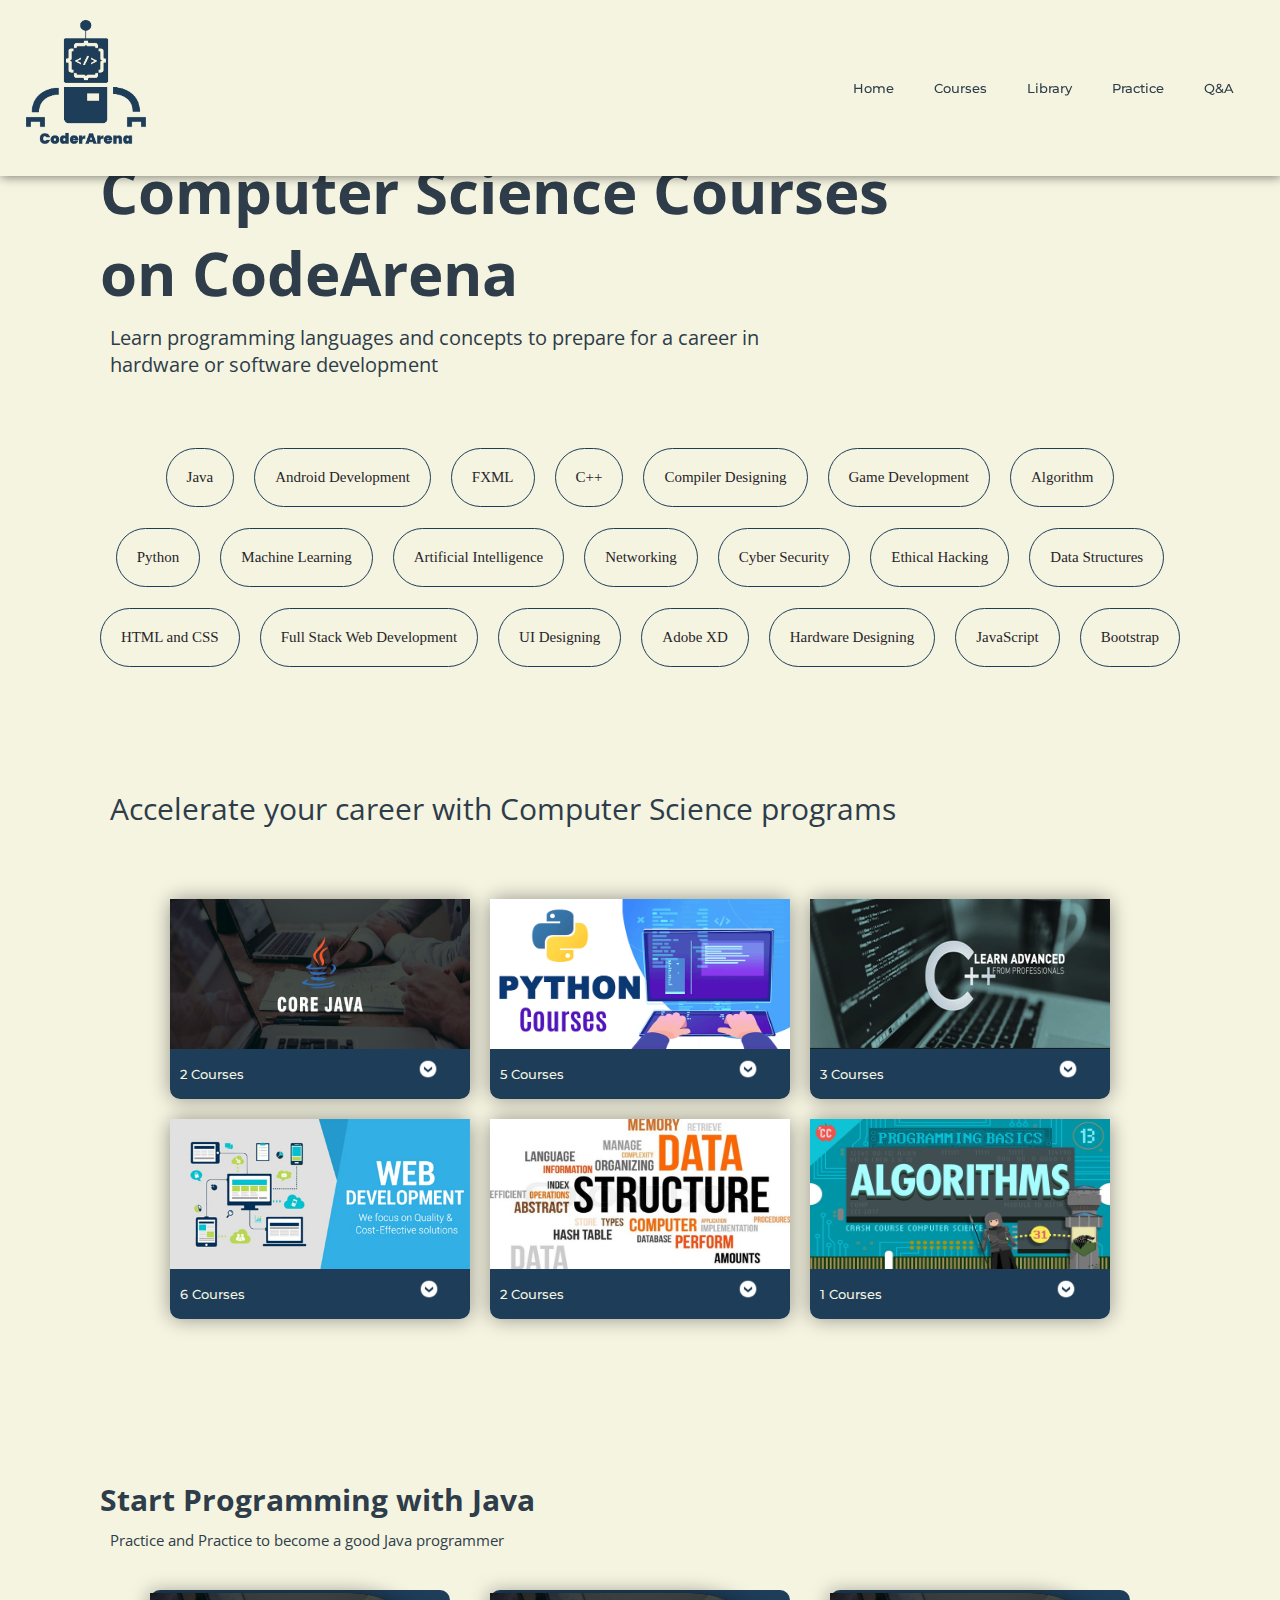
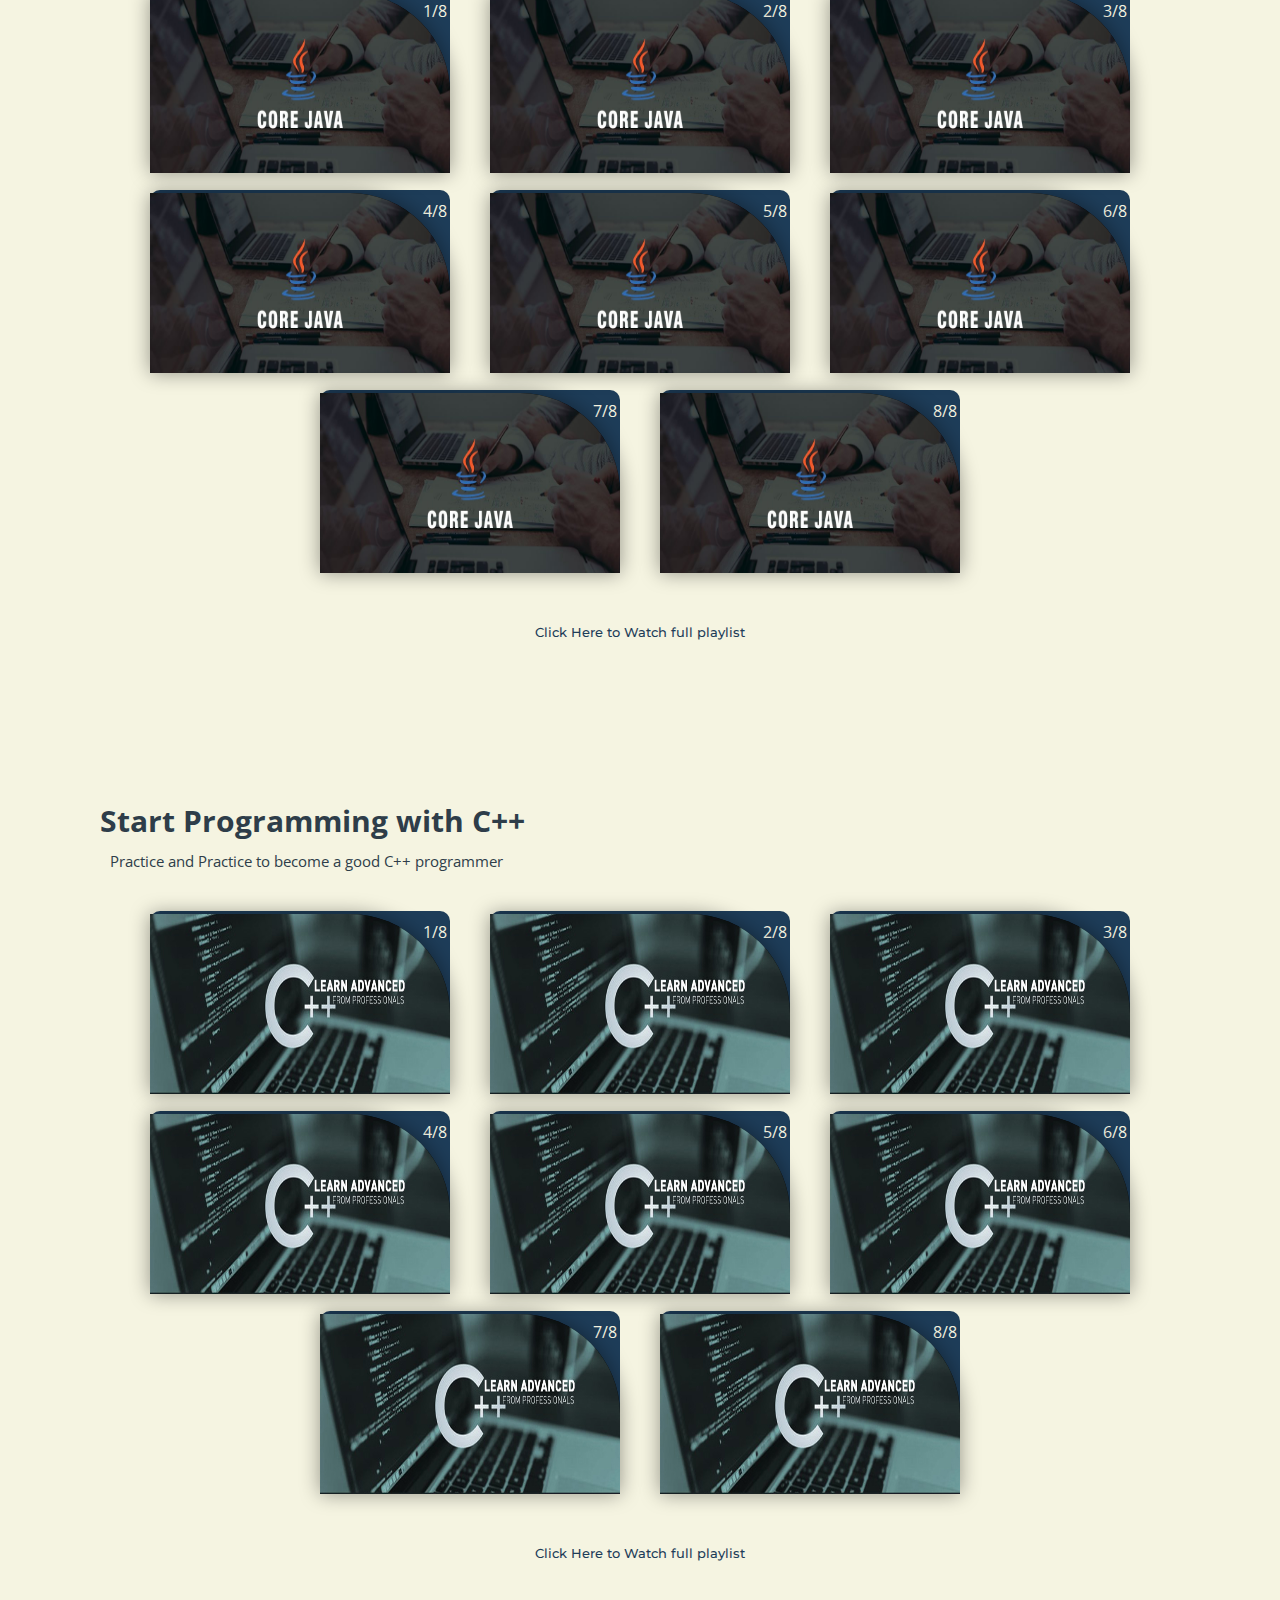
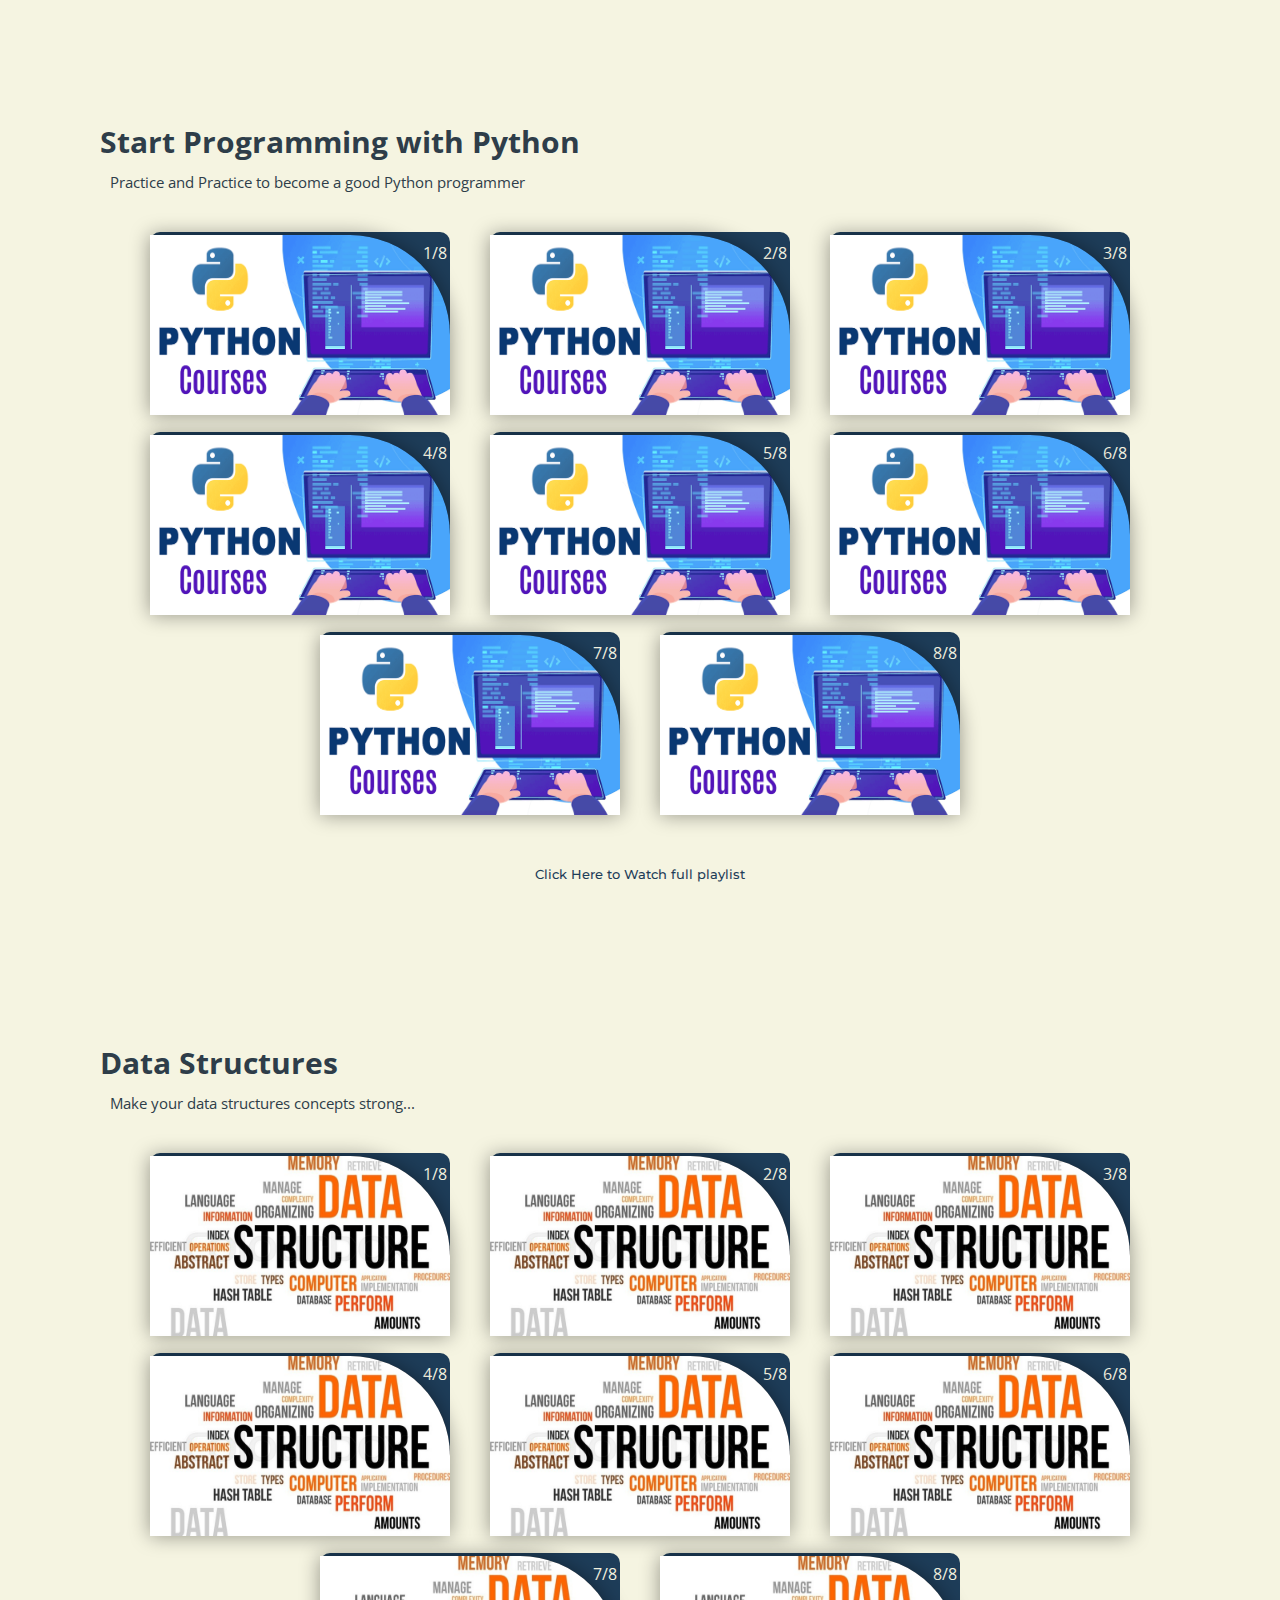
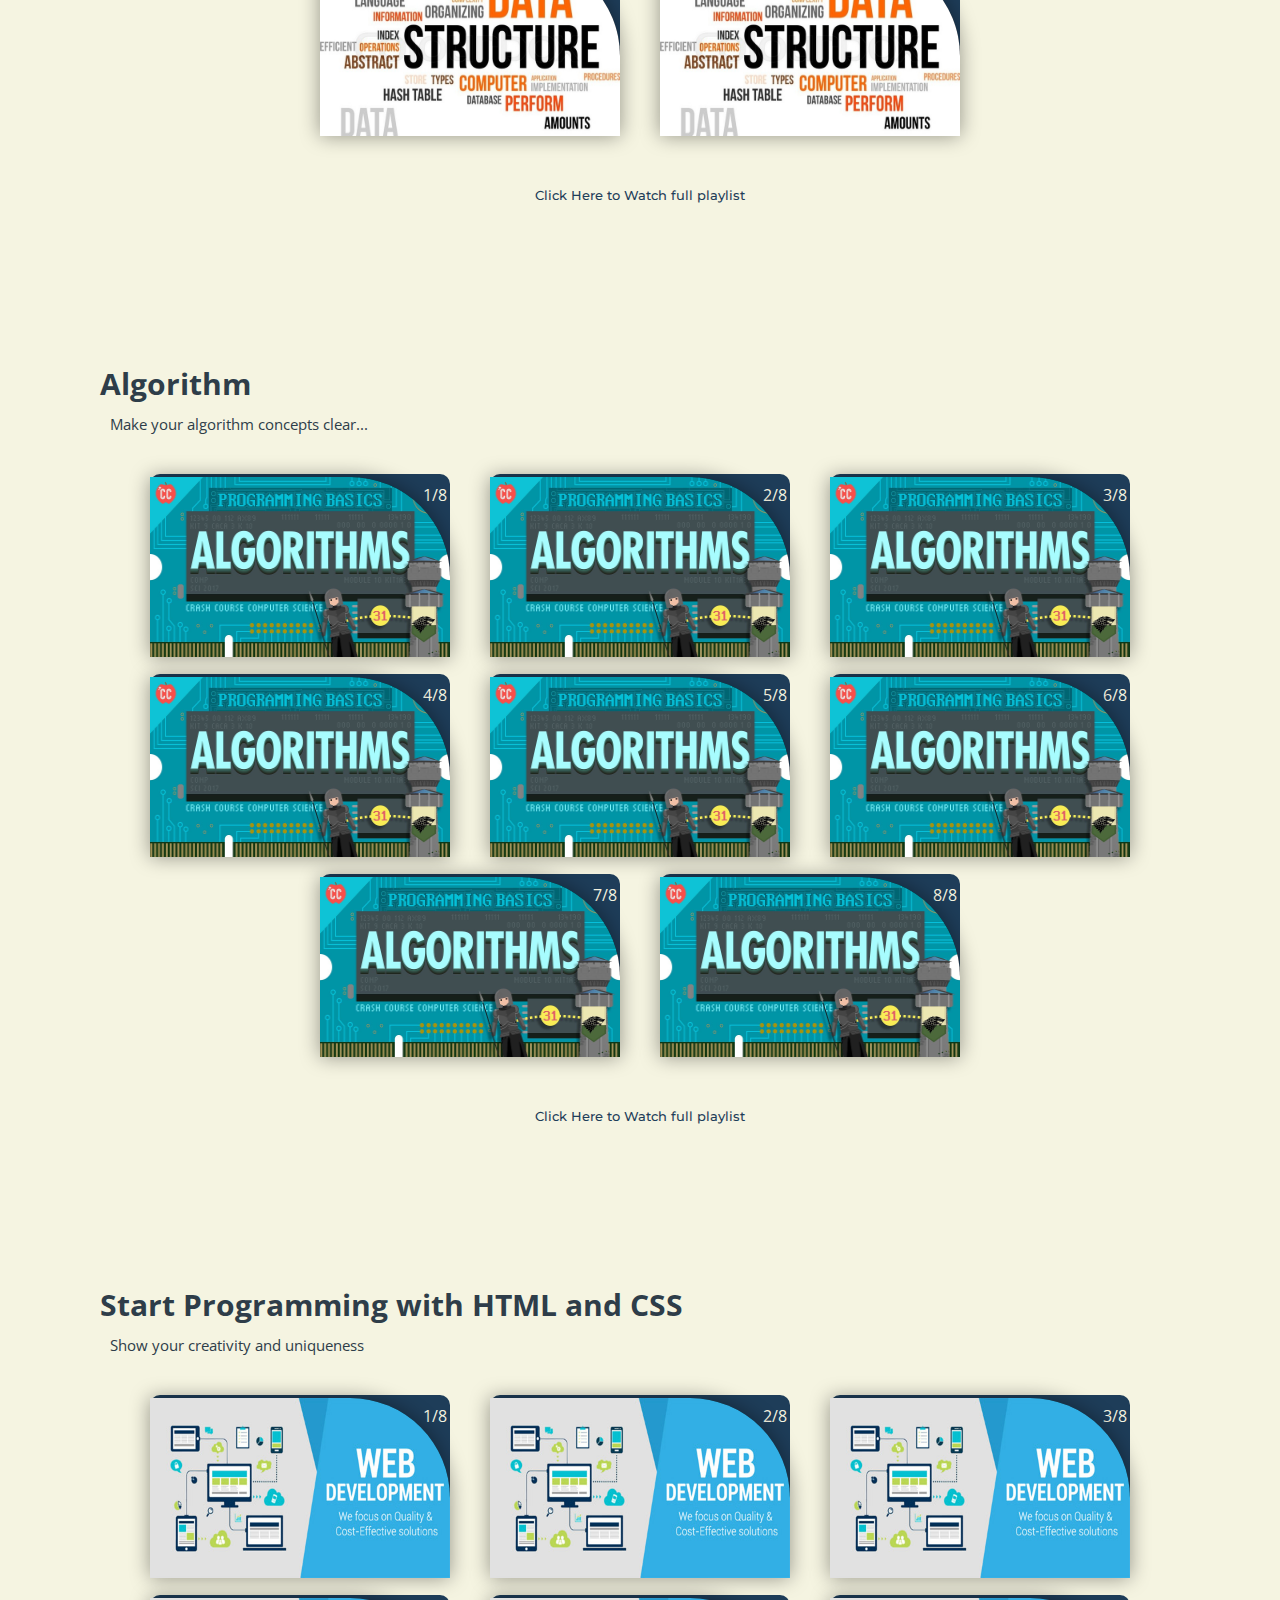
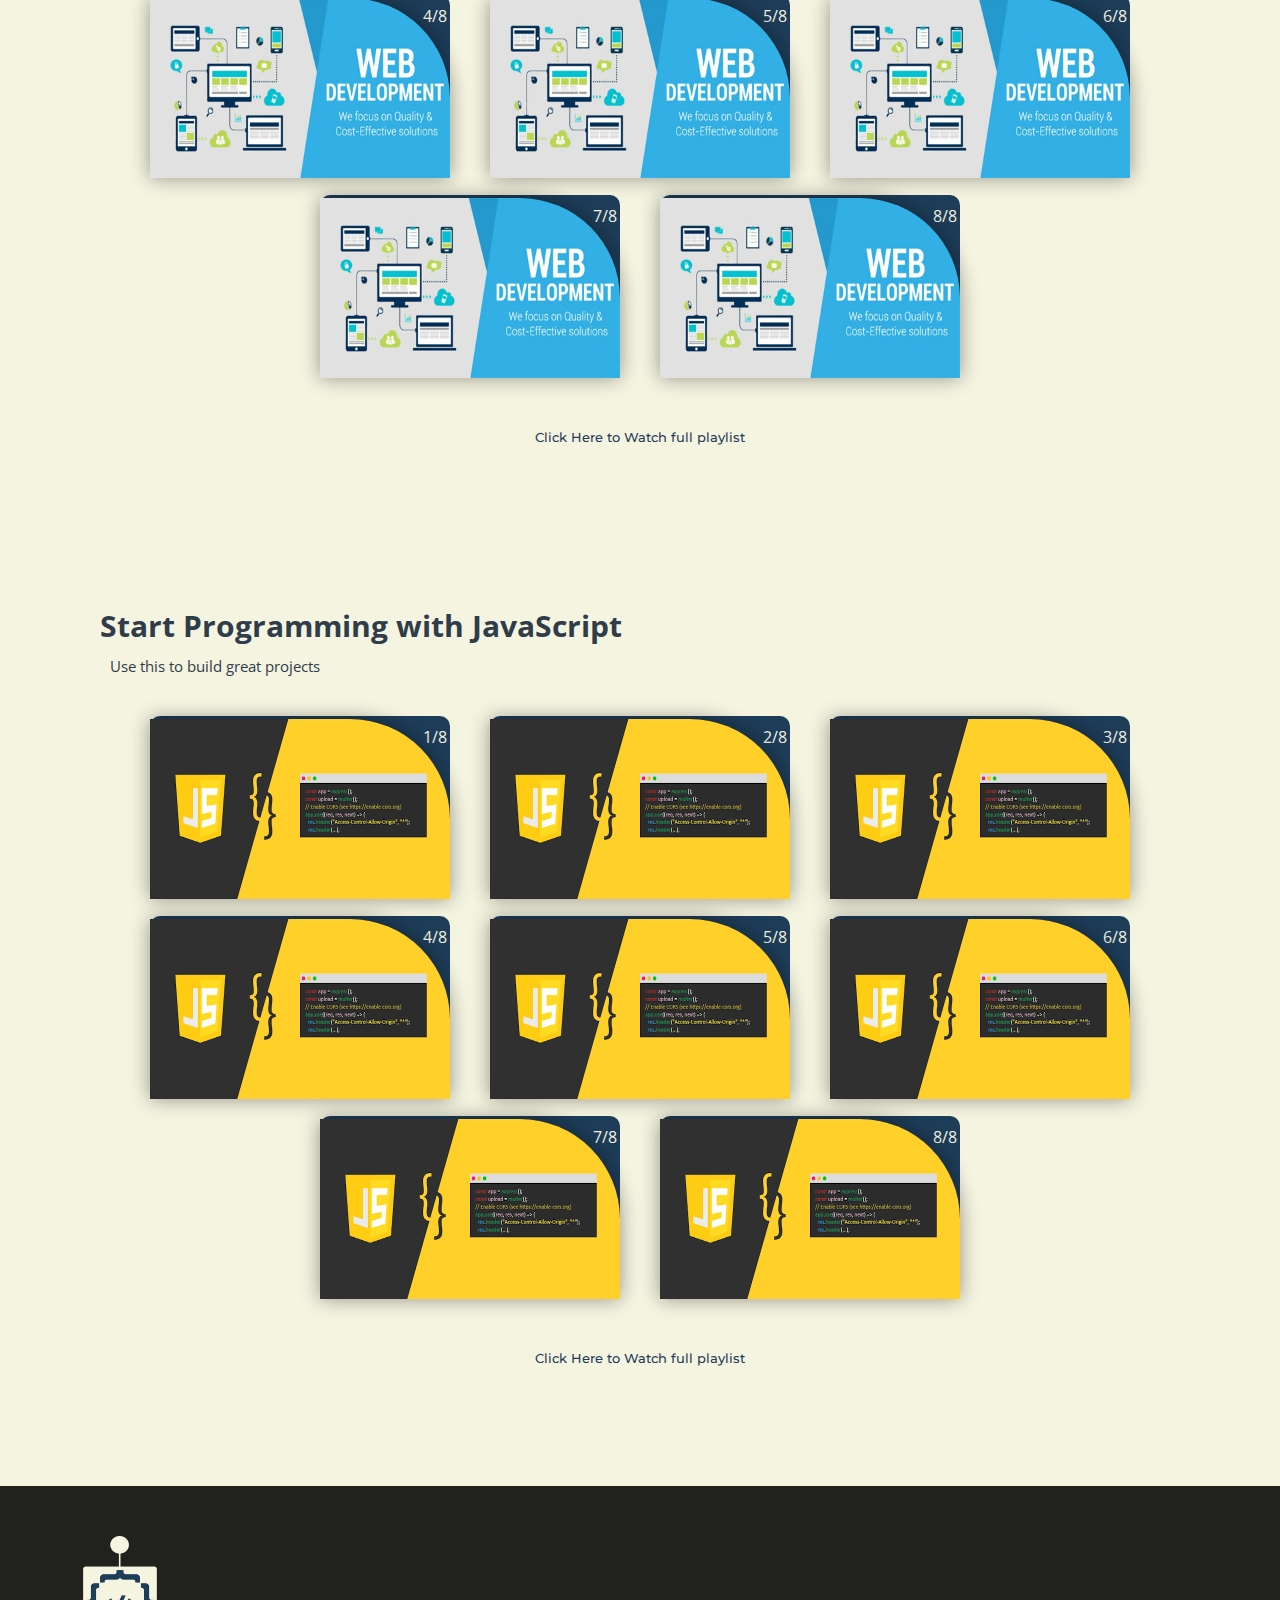
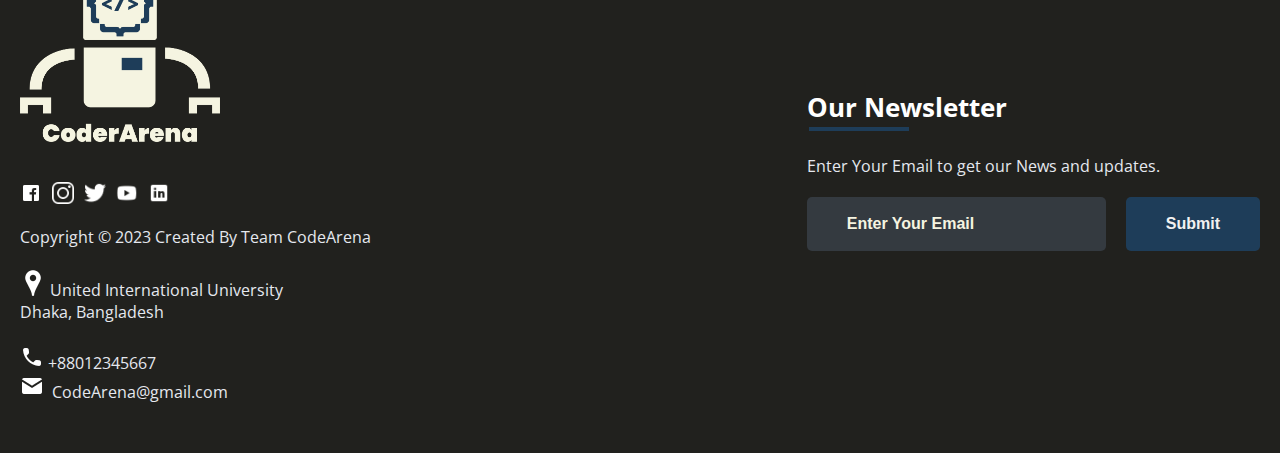
==== Website/subjects/computer_courses.html @ 4001247a "website 40%" ====
<!DOCTYPE html>
<html>
<head>
	<link rel="shortcut icon" type="png" href="../images/icon/android-chrome-512x512.png">
	<title>Computer Science Courses on CodeArena</title>
	<link rel="stylesheet" type="text/css" href="subjects.css">
	<script type="text/javascript" src="../script.js"></script>
</head>
<body>
	
<!-- NAVIGATION 
<li><a class="active" href="">Home</a></li>
				<li><a class="active" href="">CSE Bangla Content</a></li>
				<li><a class="active" href="computer_courses.html">Bangla Courses</a></li>
				<li><a class="active" href="">Library</a></li>
				<li><a class="active" href="">Practice</a></li>
				<li><a class="active" href="">Q&A</a></li> -->
	<header>
		

		<div class="nav" id="nav">
			<div id="learned-logo">
			<a href="../index.html"><img src="../images/icon/logo.png" style="width: 120px;"></a></div>
			<div class="switch-tab" id="switch-tab" onclick="switchTAB()"><img src="../images/icon/menu.png"></div>
			<ul id="list-switch">
				
				<li><a href="../index.html">Home</a></li>
				<li><a href="#">Courses</a></li>
				<li><a href="">Library</a></li>
				<li><a href="">Practice</a></li>
				<li><a href="">Q&A</a></li>
			</ul>
			<div class="search" id="search-switch">
				<input type="search" placeholder="Search" class="srch"><button id="srchbtn"><img src="../images/icon/search.png"></button>
			</div>
		</div>
	</header>
	

<!-- MAIN Heading of Page -->
	<div class="title">
		<span>Computer Science Courses<br>on CodeArena</span>
		<div class="shortdesc">
			<p>Learn programming languages and concepts to prepare for a career in<br>hardware or software development</p>
		</div>
	</div>


<!-- Some KeyWords related to Topic -->
	<div class="course">
		<div class="cbox">
		<div class="det"><a href="#java">Java</a></div>
		<div class="det"><a href="">Android Development</a></div>
		<div class="det"><a href="">FXML</a></div>
		<div class="det"><a href="#c++">C++</a></div>
		<div class="det"><a href="">Compiler Designing</a></div>
		<div class="det"><a href="">Game Development</a></div>
		<div class="det"><a href="#algo">Algorithm</a></div>
		</div>
		<div class="cbox">
		<div class="det"><a href="#python">Python</a></div>
		<div class="det"><a href="">Machine Learning</a></div>
		<div class="det"><a href="">Artificial Intelligence</a></div>
		<div class="det"><a href="">Networking</a></div>
		<div class="det"><a href="">Cyber Security</a></div>
		<div class="det"><a href="">Ethical Hacking</a></div>
		<div class="det"><a href="#data">Data Structures</a></div>
		</div>
		<div class="cbox">
		<div class="det"><a href="#html_css">HTML and CSS</a></div>
		<div class="det"><a href="">Full Stack Web Development</a></div>
		<div class="det"><a href="">UI Designing</a></div>
		<div class="det"><a href="">Adobe XD</a></div>
		<div class="det"><a href="">Hardware Designing</a></div>
		<div class="det"><a href="#javascript">JavaScript</a></div>
		<div class="det"><a href="#html_css">Bootstrap</a></div>
		</div>
	</div>


<!-- Courses Available -->
	<div class="inbt">
		Accelerate your career with Computer Science programs
	</div>

	<div class="ccard">
	<center>
		<div class="ccardbox">
			<div class="dcard">
				<div class="fpart"><img src="../images/courses/java-course.jpg"></div>
				<a href="#java"><div class="spart">2 Courses <img src="../images/icon/dropdown.png"></div></a>
			</div>
			<div class="dcard">
				<div class="fpart"><img src="../images/courses/python-course.png"></div>
				<a href="#python"><div class="spart">5 Courses <img src="../images/icon/dropdown.png"></div></a>
			</div>
			<div class="dcard">
				<div class="fpart"><img src="../images/courses/c-course.jpg"></div>
				<a href="#c++"><div class="spart">3 Courses <img src="../images/icon/dropdown.png"></div></a>
			</div>
		</div>
		<div class="ccardbox">
			<div class="dcard">
				<div class="fpart"><img src="../images/courses/web-course.jpg"></div>
				<a href="#html_css"><div class="spart">6 Courses <img src="../images/icon/dropdown.png"></div></a>
			</div>
			<div class="dcard">
				<div class="fpart"><img src="../images/courses/data-course.jpg"></div>
				<a href="#data"><div class="spart">2 Courses <img src="../images/icon/dropdown.png"></div></a>
			</div>
			<div class="dcard">
				<div class="fpart"><img src="../images/courses/algo-course.jpg"></div>
				<a href="#algo"><div class="spart">1 Courses <img src="../images/icon/dropdown.png"></div></a>
			</div>
		</div>
	</center>
	</div>


<!-- Videos on JAVA Lectures -->
	<div class="title2" id="java">
		<span>Start Programming with Java</span>
		<div class="shortdesc2">
			<p>Practice and Practice to become a good Java programmer</p>
		</div>
	</div>
	
	<center>
		<div class="ccardbox2">
			<div class="dcard2"><span class="tag" >1/8</span>
				<div class="fpart2">
					<img src="../images/courses/java-course.jpg">
					<iframe src="https://youtu.be/hf4k4OWlBfI?si=aw3JSGp374S73dxv" frameborder="0" allow="accelerometer; autoplay; encrypted-media; gyroscope; picture-in-picture" allowfullscreen></iframe>
				</div>
			</div>
			<div class="dcard2"><span class="tag" >2/8</span>
				<div class="fpart2">
					<img src="../images/courses/java-course.jpg">
					<iframe src="https://youtu.be/hf4k4OWlBfI?si=aw3JSGp374S73dxv" frameborder="0" allow="accelerometer; autoplay; encrypted-media; gyroscope; picture-in-picture" allowfullscreen></iframe>
				</div>
			</div>
			<div class="dcard2"><span class="tag" >3/8</span>
				<div class="fpart2">
					<img src="../images/courses/java-course.jpg">
					<iframe src="https://youtu.be/hf4k4OWlBfI?si=aw3JSGp374S73dxv" frameborder="0" allow="accelerometer; autoplay; encrypted-media; gyroscope; picture-in-picture" allowfullscreen></iframe>
				</div>
			</div>
			<div class="dcard2"><span class="tag" >4/8</span>
				<div class="fpart2">
					<img src="../images/courses/java-course.jpg">
					<iframe src="https://youtu.be/hf4k4OWlBfI?si=aw3JSGp374S73dxv" frameborder="0" allow="accelerometer; autoplay; encrypted-media; gyroscope; picture-in-picture" allowfullscreen></iframe>
				</div>
			</div>
			<div class="dcard2"><span class="tag" >5/8</span>
				<div class="fpart2">
					<img src="../images/courses/java-course.jpg">
					<iframe src="https://youtu.be/hf4k4OWlBfI?si=aw3JSGp374S73dxv" frameborder="0" allow="accelerometer; autoplay; encrypted-media; gyroscope; picture-in-picture" allowfullscreen></iframe>
				</div>
			</div>
			<div class="dcard2"><span class="tag" >6/8</span>
				<div class="fpart2">
					<img src="../images/courses/java-course.jpg">
					<iframe src="https://youtu.be/hf4k4OWlBfI?si=aw3JSGp374S73dxv" frameborder="0" allow="accelerometer; autoplay; encrypted-media; gyroscope; picture-in-picture" allowfullscreen></iframe>
				</div>
			</div>
			<div class="dcard2"><span class="tag" >7/8</span>
				<div class="fpart2">
					<img src="../images/courses/java-course.jpg">
					<iframe src="https://youtu.be/hf4k4OWlBfI?si=aw3JSGp374S73dxv" frameborder="0" allow="accelerometer; autoplay; encrypted-media; gyroscope; picture-in-picture" allowfullscreen></iframe>
				</div>
			</div>
			<div class="dcard2"><span class="tag" >8/8</span>
				<div class="fpart2">
					<img src="../images/courses/java-course.jpg">
					<iframe src="https://youtu.be/hf4k4OWlBfI?si=aw3JSGp374S73dxv" frameborder="0" allow="accelerometer; autoplay; encrypted-media; gyroscope; picture-in-picture" allowfullscreen></iframe>
				</div>
			</div>
		</div>
	</center>
	<br><br>
	<div class="click-me">
		<a href="https://www.youtube.com/playlist?list=PLgH5QX0i9K3oAZUB2QXR-dZac0c9HNyRa" target="_blank">Click Here to Watch full playlist</a>
	</div>

<!-- Videos on C++ Lectures -->

	<div class="title2" id="c++">
		<span>Start Programming with C++</span>
		<div class="shortdesc2">
			<p>Practice and Practice to become a good C++ programmer</p>
		</div>
	</div>
	<center>
		<div class="ccardbox2">
			<div class="dcard2"><span class="tag" >1/8</span>
				<div class="fpart2"><img src="../images/courses/c-course.jpg">
					<iframe src="https://www.youtube.com/watch?v=0T4mPpbNs_8&list=PLgH5QX0i9K3q0ZKeXtF--CZ0PdH1sSbYL&index=1&ab_channel=AnisulIslam" frameborder="0" allow="accelerometer; autoplay; encrypted-media; gyroscope; picture-in-picture" allowfullscreen></iframe>
				</div>
			</div>
			<div class="dcard2"><span class="tag" >2/8</span>
				<div class="fpart2"><img src="../images/courses/c-course.jpg">
					<iframe src="https://www.youtube.com/watch?v=0T4mPpbNs_8&list=PLgH5QX0i9K3q0ZKeXtF--CZ0PdH1sSbYL&index=1&ab_channel=AnisulIslam" frameborder="0" allow="accelerometer; autoplay; encrypted-media; gyroscope; picture-in-picture" allowfullscreen></iframe>
				</div>
			</div>
			<div class="dcard2"><span class="tag" >3/8</span>
				<div class="fpart2"><img src="../images/courses/c-course.jpg">
					<iframe src="https://www.youtube.com/watch?v=0T4mPpbNs_8&list=PLgH5QX0i9K3q0ZKeXtF--CZ0PdH1sSbYL&index=1&ab_channel=AnisulIslam" frameborder="0" allow="accelerometer; autoplay; encrypted-media; gyroscope; picture-in-picture" allowfullscreen></iframe>
				</div>
			</div>
			<div class="dcard2"><span class="tag" >4/8</span>
				<div class="fpart2"><img src="../images/courses/c-course.jpg">
					<iframe src="https://www.youtube.com/watch?v=0T4mPpbNs_8&list=PLgH5QX0i9K3q0ZKeXtF--CZ0PdH1sSbYL&index=1&ab_channel=AnisulIslam" frameborder="0" allow="accelerometer; autoplay; encrypted-media; gyroscope; picture-in-picture" allowfullscreen></iframe>
				</div>
			</div>
		
			<div class="dcard2"><span class="tag" >5/8</span>
				<div class="fpart2"><img src="../images/courses/c-course.jpg">
					<iframe src="https://www.youtube.com/watch?v=0T4mPpbNs_8&list=PLgH5QX0i9K3q0ZKeXtF--CZ0PdH1sSbYL&index=1&ab_channel=AnisulIslam" frameborder="0" allow="accelerometer; autoplay; encrypted-media; gyroscope; picture-in-picture" allowfullscreen></iframe>
				</div>
			</div>
			<div class="dcard2"><span class="tag" >6/8</span>
				<div class="fpart2"><img src="../images/courses/c-course.jpg">
					<iframe src="https://www.youtube.com/watch?v=0T4mPpbNs_8&list=PLgH5QX0i9K3q0ZKeXtF--CZ0PdH1sSbYL&index=1&ab_channel=AnisulIslam" frameborder="0" allow="accelerometer; autoplay; encrypted-media; gyroscope; picture-in-picture" allowfullscreen></iframe>
				</div>
			</div>
			<div class="dcard2"><span class="tag" >7/8</span>
				<div class="fpart2"><img src="../images/courses/c-course.jpg">
					<iframe src="https://www.youtube.com/watch?v=0T4mPpbNs_8&list=PLgH5QX0i9K3q0ZKeXtF--CZ0PdH1sSbYL&index=1&ab_channel=AnisulIslam" frameborder="0" allow="accelerometer; autoplay; encrypted-media; gyroscope; picture-in-picture" allowfullscreen></iframe>
				</div>
			</div>
			<div class="dcard2"><span class="tag" >8/8</span>
				<div class="fpart2"><img src="../images/courses/c-course.jpg">
					<iframe src="https://www.youtube.com/watch?v=0T4mPpbNs_8&list=PLgH5QX0i9K3q0ZKeXtF--CZ0PdH1sSbYL&index=1&ab_channel=AnisulIslam" frameborder="0" allow="accelerometer; autoplay; encrypted-media; gyroscope; picture-in-picture" allowfullscreen></iframe>
				</div>
			</div>
		</div>
	</center>
<br><br>
	<div class="click-me">
		<a href="https://www.youtube.com/playlist?list=PLgH5QX0i9K3q0ZKeXtF--CZ0PdH1sSbYL" target="_blank">Click Here to Watch full playlist</a>
	</div>

<!-- Videos on PYTHON Lectures -->

	<div class="title2" id="python">
		<span>Start Programming with Python</span>
		<div class="shortdesc2">
			<p>Practice and Practice to become a good Python programmer</p>
		</div>
	</div>
	<center>
		<div class="ccardbox2">
			<div class="dcard2"><span class="tag" >1/8</span>
				<div class="fpart2"><img src="../images/courses/python-course.png">
					<iframe src="https://www.youtube.com/embed/QXeEoD0pB3E" frameborder="0" allow="accelerometer; autoplay; encrypted-media; gyroscope; picture-in-picture" allowfullscreen></iframe>
				</div>
			</div>
			<div class="dcard2"><span class="tag" >2/8</span>
				<div class="fpart2"><img src="../images/courses/python-course.png">
					<iframe src="https://www.youtube.com/embed/QXeEoD0pB3E" frameborder="0" allow="accelerometer; autoplay; encrypted-media; gyroscope; picture-in-picture" allowfullscreen></iframe>
				</div>
			</div>
			<div class="dcard2"><span class="tag" >3/8</span>
				<div class="fpart2"><img src="../images/courses/python-course.png">
					<iframe src="https://www.youtube.com/embed/QXeEoD0pB3E" frameborder="0" allow="accelerometer; autoplay; encrypted-media; gyroscope; picture-in-picture" allowfullscreen></iframe>
				</div>
			</div>
			<div class="dcard2"><span class="tag" >4/8</span>
				<div class="fpart2"><img src="../images/courses/python-course.png">
					<iframe src="https://www.youtube.com/embed/QXeEoD0pB3E" frameborder="0" allow="accelerometer; autoplay; encrypted-media; gyroscope; picture-in-picture" allowfullscreen></iframe>
				</div>
			</div>
		
			<div class="dcard2"><span class="tag" >5/8</span>
				<div class="fpart2"><img src="../images/courses/python-course.png">
					<iframe src="https://www.youtube.com/embed/QXeEoD0pB3E" frameborder="0" allow="accelerometer; autoplay; encrypted-media; gyroscope; picture-in-picture" allowfullscreen></iframe>
				</div>
			</div>
			<div class="dcard2"><span class="tag" >6/8</span>
				<div class="fpart2"><img src="../images/courses/python-course.png">
					<iframe src="https://www.youtube.com/embed/QXeEoD0pB3E" frameborder="0" allow="accelerometer; autoplay; encrypted-media; gyroscope; picture-in-picture" allowfullscreen></iframe>
				</div>
			</div>
			<div class="dcard2"><span class="tag" >7/8</span>
				<div class="fpart2"><img src="../images/courses/python-course.png">
					<iframe src="https://www.youtube.com/embed/QXeEoD0pB3E" frameborder="0" allow="accelerometer; autoplay; encrypted-media; gyroscope; picture-in-picture" allowfullscreen></iframe>
				</div>
			</div>
			<div class="dcard2"><span class="tag" >8/8</span>
				<div class="fpart2"><img src="../images/courses/python-course.png">
					<iframe src="https://www.youtube.com/embed/QXeEoD0pB3E" frameborder="0" allow="accelerometer; autoplay; encrypted-media; gyroscope; picture-in-picture" allowfullscreen></iframe>
				</div>
			</div>
		</div>
	</center>

<br><br>
	<div class="click-me">
		<a href="https://youtu.be/QXeEoD0pB3E" target="_blank">Click Here to Watch full playlist</a>
	</div>
<!-- Videos on DATA STRUCTURES Lectures -->

	<div class="title2" id="data">
		<span>Data Structures</span>
		<div class="shortdesc2">
			<p>Make your data structures concepts strong...</p>
		</div>
	</div>
	<center>
		<div class="ccardbox2">
			<div class="dcard2"><span class="tag" >1/8</span>
				<div class="fpart2"><img src="../images/courses/data-course.jpg">
					<iframe src="https://www.youtube.com/embed/Db9ZYbJONHc" frameborder="0" allow="accelerometer; autoplay; encrypted-media; gyroscope; picture-in-picture" allowfullscreen></iframe>
				</div>
			</div>
			<div class="dcard2"><span class="tag" >2/8</span>
				<div class="fpart2"><img src="../images/courses/data-course.jpg">
					<iframe src="https://www.youtube.com/embed/Db9ZYbJONHc" frameborder="0" allow="accelerometer; autoplay; encrypted-media; gyroscope; picture-in-picture" allowfullscreen></iframe>
				</div>
			</div>
			<div class="dcard2"><span class="tag" >3/8</span>
				<div class="fpart2"><img src="../images/courses/data-course.jpg">
					<iframe src="https://www.youtube.com/embed/Db9ZYbJONHc" frameborder="0" allow="accelerometer; autoplay; encrypted-media; gyroscope; picture-in-picture" allowfullscreen></iframe>
				</div>
			</div>
			<div class="dcard2"><span class="tag" >4/8</span>
				<div class="fpart2"><img src="../images/courses/data-course.jpg">
					<iframe src="https://www.youtube.com/embed/Db9ZYbJONHc" frameborder="0" allow="accelerometer; autoplay; encrypted-media; gyroscope; picture-in-picture" allowfullscreen></iframe>
				</div>
			</div>
		
			<div class="dcard2"><span class="tag" >5/8</span>
				<div class="fpart2"><img src="../images/courses/data-course.jpg">
					<iframe src="https://www.youtube.com/embed/Db9ZYbJONHc" frameborder="0" allow="accelerometer; autoplay; encrypted-media; gyroscope; picture-in-picture" allowfullscreen></iframe>
				</div>
			</div>
			<div class="dcard2"><span class="tag" >6/8</span>
				<div class="fpart2"><img src="../images/courses/data-course.jpg">
					<iframe src="https://www.youtube.com/embed/Db9ZYbJONHc" frameborder="0" allow="accelerometer; autoplay; encrypted-media; gyroscope; picture-in-picture" allowfullscreen></iframe>
				</div>
			</div>
			<div class="dcard2"><span class="tag" >7/8</span>
				<div class="fpart2"><img src="../images/courses/data-course.jpg">
					<iframe src="https://www.youtube.com/embed/Db9ZYbJONHc" frameborder="0" allow="accelerometer; autoplay; encrypted-media; gyroscope; picture-in-picture" allowfullscreen></iframe>
				</div>
			</div>
			<div class="dcard2"><span class="tag" >8/8</span>
				<div class="fpart2"><img src="../images/courses/data-course.jpg">
					<iframe src="https://www.youtube.com/embed/Db9ZYbJONHc" frameborder="0" allow="accelerometer; autoplay; encrypted-media; gyroscope; picture-in-picture" allowfullscreen></iframe>
				</div>
			</div>
		</div>
	</center>
<br><br>
	<div class="click-me">
		<a href="https://www.youtube.com/watch?v=Db9ZYbJONHc" target="_blank">Click Here to Watch full playlist</a>
	</div>

<!-- Videos on ALGORITHM Lectures -->

	<div class="title2" id="algo">
		<span>Algorithm</span>
		<div class="shortdesc2">
			<p>Make your algorithm concepts clear...</p>
		</div>
	</div>
	<center>
		<div class="ccardbox2">
			<div class="dcard2"><span class="tag" >1/8</span>
				<div class="fpart2"><img src="../images/courses/algo-course.jpg">
					<iframe src="https://www.youtube.com/embed/0IAPZzGSbME" frameborder="0" allow="accelerometer; autoplay; encrypted-media; gyroscope; picture-in-picture" allowfullscreen></iframe>
				</div>
			</div>
			<div class="dcard2"><span class="tag" >2/8</span>
				<div class="fpart2"><img src="../images/courses/algo-course.jpg">
					<iframe src="https://www.youtube.com/embed/0IAPZzGSbME" frameborder="0" allow="accelerometer; autoplay; encrypted-media; gyroscope; picture-in-picture" allowfullscreen></iframe>
				</div>
			</div>
			<div class="dcard2"><span class="tag" >3/8</span>
				<div class="fpart2"><img src="../images/courses/algo-course.jpg">
					<iframe src="https://www.youtube.com/embed/0IAPZzGSbME" frameborder="0" allow="accelerometer; autoplay; encrypted-media; gyroscope; picture-in-picture" allowfullscreen></iframe>
				</div>
			</div>
			<div class="dcard2"><span class="tag" >4/8</span>
				<div class="fpart2"><img src="../images/courses/algo-course.jpg">
					<iframe src="https://www.youtube.com/embed/0IAPZzGSbME" frameborder="0" allow="accelerometer; autoplay; encrypted-media; gyroscope; picture-in-picture" allowfullscreen></iframe>
				</div>
			</div>
		
			<div class="dcard2"><span class="tag" >5/8</span>
				<div class="fpart2"><img src="../images/courses/algo-course.jpg">
					<iframe src="https://www.youtube.com/embed/0IAPZzGSbME" frameborder="0" allow="accelerometer; autoplay; encrypted-media; gyroscope; picture-in-picture" allowfullscreen></iframe>
				</div>
			</div>
			<div class="dcard2"><span class="tag" >6/8</span>
				<div class="fpart2"><img src="../images/courses/algo-course.jpg">
					<iframe src="https://www.youtube.com/embed/0IAPZzGSbME" frameborder="0" allow="accelerometer; autoplay; encrypted-media; gyroscope; picture-in-picture" allowfullscreen></iframe>
				</div>
			</div>
			<div class="dcard2"><span class="tag" >7/8</span>
				<div class="fpart2"><img src="../images/courses/algo-course.jpg">
					<iframe src="https://www.youtube.com/embed/0IAPZzGSbME" frameborder="0" allow="accelerometer; autoplay; encrypted-media; gyroscope; picture-in-picture" allowfullscreen></iframe>
				</div>
			</div>
			<div class="dcard2"><span class="tag" >8/8</span>
				<div class="fpart2"><img src="../images/courses/algo-course.jpg">
					<iframe src="https://www.youtube.com/embed/0IAPZzGSbME" frameborder="0" allow="accelerometer; autoplay; encrypted-media; gyroscope; picture-in-picture" allowfullscreen></iframe>
				</div>
			</div>
		</div>
	</center>
<br><br>
	<div class="click-me">
		<a href="https://www.youtube.com/watch?v=0IAPZzGSbME" target="_blank">Click Here to Watch full playlist</a>
	</div>

<!-- Videos on HTML and CSS Lectures -->

	<div class="title2" id="html_css">
		<span>Start Programming with HTML and CSS</span>
		<div class="shortdesc2">
			<p>Show your creativity and uniqueness</p>
		</div>
	</div>
	<center>
		<div class="ccardbox2">
			<div class="dcard2"><span class="tag" >1/8</span>
				<div class="fpart2"><img src="../images/courses/web-course.jpg">
					<iframe src="https://www.youtube.com/embed/TKYsuU86-DQ" frameborder="0" allow="accelerometer; autoplay; encrypted-media; gyroscope; picture-in-picture" allowfullscreen></iframe>
				</div>
			</div>
			<div class="dcard2"><span class="tag" >2/8</span>
				<div class="fpart2"><img src="../images/courses/web-course.jpg">
					<iframe src="https://www.youtube.com/embed/TKYsuU86-DQ" frameborder="0" allow="accelerometer; autoplay; encrypted-media; gyroscope; picture-in-picture" allowfullscreen></iframe>
				</div>
			</div>
			<div class="dcard2"><span class="tag" >3/8</span>
				<div class="fpart2"><img src="../images/courses/web-course.jpg">
					<iframe src="https://www.youtube.com/embed/TKYsuU86-DQ" frameborder="0" allow="accelerometer; autoplay; encrypted-media; gyroscope; picture-in-picture" allowfullscreen></iframe>
				</div>
			</div>
			<div class="dcard2"><span class="tag" >4/8</span>
				<div class="fpart2"><img src="../images/courses/web-course.jpg">
					<iframe src="https://www.youtube.com/embed/TKYsuU86-DQ" frameborder="0" allow="accelerometer; autoplay; encrypted-media; gyroscope; picture-in-picture" allowfullscreen></iframe>
				</div>
			</div>
		
			<div class="dcard2"><span class="tag" >5/8</span>
				<div class="fpart2"><img src="../images/courses/web-course.jpg">
					<iframe src="https://www.youtube.com/embed/TKYsuU86-DQ" frameborder="0" allow="accelerometer; autoplay; encrypted-media; gyroscope; picture-in-picture" allowfullscreen></iframe>
				</div>
			</div>
			<div class="dcard2"><span class="tag" >6/8</span>
				<div class="fpart2"><img src="../images/courses/web-course.jpg">
					<iframe src="https://www.youtube.com/embed/TKYsuU86-DQ" frameborder="0" allow="accelerometer; autoplay; encrypted-media; gyroscope; picture-in-picture" allowfullscreen></iframe>
				</div>
			</div>
			<div class="dcard2"><span class="tag" >7/8</span>
				<div class="fpart2"><img src="../images/courses/web-course.jpg">
					<iframe src="https://www.youtube.com/embed/TKYsuU86-DQ" frameborder="0" allow="accelerometer; autoplay; encrypted-media; gyroscope; picture-in-picture" allowfullscreen></iframe>
				</div>
			</div>
			<div class="dcard2"><span class="tag" >8/8</span>
				<div class="fpart2"><img src="../images/courses/web-course.jpg">
					<iframe src="https://www.youtube.com/embed/TKYsuU86-DQ" frameborder="0" allow="accelerometer; autoplay; encrypted-media; gyroscope; picture-in-picture" allowfullscreen></iframe>
				</div>
			</div>
		</div>
	</center>

<br><br>
	<div class="click-me">
		<a href="https://www.youtube.com/watch?v=TKYsuU86-DQ" target="_blank">Click Here to Watch full playlist</a>
	</div>
<!-- Videos on JAVASCRIPT Lectures -->

	<div class="title2" id="javascript">
		<span>Start Programming with JavaScript</span>
		<div class="shortdesc2">
			<p>Use this to build great projects</p>
		</div>
	</div>
	<center>
		<div class="ccardbox2">
			<div class="dcard2"><span class="tag" >1/8</span>
				<div class="fpart2"><img src="../images/courses/javascript-course.jpg">
					<iframe src="https://www.youtube.com/embed/uDwSnnhl1Ng" frameborder="0" allow="accelerometer; autoplay; encrypted-media; gyroscope; picture-in-picture" allowfullscreen></iframe>
				</div>
			</div>
			<div class="dcard2"><span class="tag" >2/8</span>
				<div class="fpart2"><img src="../images/courses/javascript-course.jpg">
					<iframe src="https://www.youtube.com/embed/uDwSnnhl1Ng" frameborder="0" allow="accelerometer; autoplay; encrypted-media; gyroscope; picture-in-picture" allowfullscreen></iframe>
				</div>
			</div>
			<div class="dcard2"><span class="tag" >3/8</span>
				<div class="fpart2"><img src="../images/courses/javascript-course.jpg">
					<iframe src="https://www.youtube.com/embed/uDwSnnhl1Ng" frameborder="0" allow="accelerometer; autoplay; encrypted-media; gyroscope; picture-in-picture" allowfullscreen></iframe>
				</div>
			</div>
			<div class="dcard2"><span class="tag" >4/8</span>
				<div class="fpart2"><img src="../images/courses/javascript-course.jpg">
					<iframe src="https://www.youtube.com/embed/uDwSnnhl1Ng" frameborder="0" allow="accelerometer; autoplay; encrypted-media; gyroscope; picture-in-picture" allowfullscreen></iframe>
				</div>
			</div>
		
			<div class="dcard2"><span class="tag" >5/8</span>
				<div class="fpart2"><img src="../images/courses/javascript-course.jpg">
					<iframe src="https://www.youtube.com/embed/uDwSnnhl1Ng" frameborder="0" allow="accelerometer; autoplay; encrypted-media; gyroscope; picture-in-picture" allowfullscreen></iframe>
				</div>
			</div>
			<div class="dcard2"><span class="tag" >6/8</span>
				<div class="fpart2"><img src="../images/courses/javascript-course.jpg">
					<iframe src="https://www.youtube.com/embed/uDwSnnhl1Ng" frameborder="0" allow="accelerometer; autoplay; encrypted-media; gyroscope; picture-in-picture" allowfullscreen></iframe>
				</div>
			</div>
			<div class="dcard2"><span class="tag" >7/8</span>
				<div class="fpart2"><img src="../images/courses/javascript-course.jpg">
					<iframe src="https://www.youtube.com/embed/uDwSnnhl1Ng" frameborder="0" allow="accelerometer; autoplay; encrypted-media; gyroscope; picture-in-picture" allowfullscreen></iframe>
				</div>
			</div>
			<div class="dcard2"><span class="tag" >8/8</span>
				<div class="fpart2"><img src="../images/courses/javascript-course.jpg">
					<iframe src="https://www.youtube.com/embed/uDwSnnhl1Ng" frameborder="0" allow="accelerometer; autoplay; encrypted-media; gyroscope; picture-in-picture" allowfullscreen></iframe>
				</div>
			</div>
		</div>
	</center>
<br><br>
	<div class="click-me">
		<a href="https://www.youtube.com/watch?v=uDwSnnhl1Ng" target="_blank">Click Here to Watch full playlist</a>
	</div>

<!-- PROJECTS -->


<br><br><br><br><br>

<!-- FOOTER -->
<footer>
	<div class="footer-container">
		<div class="left-col">
			<img src="../images/icon/logowhite.png" style="width: 200px;">
			<div class="logo"></div>
			<div class="social-media">
				<a href="#"><img src="../images/icon\fb.png"></a>
				<a href="#"><img src="../images/icon\insta.png"></a>
				<a href="#"><img src="../images/icon\tt.png"></a>
				<a href="#"><img src="../images/icon\ytube.png"></a>
				<a href="#"><img src="../images/icon\linkedin.png"></a>
			</div><br><br>
			<p class="rights-text">Copyright © 2023 Created By Team CodeArena</p>
			<br><p><img src="../images/icon/location.png"> United International University<br>Dhaka, Bangladesh </p><br>
			<p><img src="../images/icon/phone.png"> +88012345667<br><img src="../images/icon/mail.png">&nbsp; CodeArena@gmail.com</p>
		</div>
		<div class="right-col">
			<h1 style="color: #fff">Our Newsletter</h1>
			<div class="border"></div><br>
			<p>Enter Your Email to get our News and updates.</p>
			<form class="newsletter-form">
				<input class="txtb" type="email" placeholder="Enter Your Email">
				<input class="btn" type="submit" value="Submit">
			</form>
		</div>
	</div>
</footer>

</body>
</html>
---- Website/subjects/subjects.css ----
@import url('https://fonts.googleapis.com/css?family=Montserrat:500&display=swap');
@import url('https://fonts.googleapis.com/css?family=Dancing+Script&display=swap');
@import url('https://fonts.googleapis.com/css?family=Open+Sans&display=swap');

* {
	box-sizing: border-box;
	margin: 0;
	padding: 0;
}
html {
	scroll-behavior: smooth;
}
body {
	background: #F5f4e1;
	font-family: 'Open Sans', sans-serif;
}

/*SCROLLBAR Styling*/
::-webkit-scrollbar {
  width: 5px;
}
::-webkit-scrollbar-thumb {
  background: #1E3D59;
  border-radius: 5px;
}
::-webkit-scrollbar-thumb:hover {
  background: #1e3d59; 
}

/*NAVIGATION BAR*/
.nav
{
	width: 100%;
	background-color: #f5f4e1;
	display: flex;
	flex-wrap: wrap;
	justify-content: space-between;
	align-items: center;
	padding: 20px 2%;
	position: fixed;
	top: 0px;
	z-index: 10;
	box-shadow: 1px 1px 10px rgba(0,0,0,0.5);
}

.nav li, a, button
{
	float: left;
	font-family: "Montserrat", sans-serif;
	font-weight: 500;
	font-size: 13px;
	color: #2E3D49;
	display: block;
	text-decoration: none;
	text-align: center;
}

.nav ul li img {
	width: 20px;
	margin-right: 10px;
	transform: translateY(5px);
	padding-top: 5px;
}

.nav ul li 
{
	list-style: none;
	display: inline-block;
	padding: 0px 20px;
}

.nav ul li a
{
	transition: all 0.3s ease 0s;
}

.nav ul li a:hover
{
	color: #1E3D59;
}

.nav button
{
	padding: 9px 25px;
	background: linear-gradient(to right, #1E3D59, #1e3d59);
	color: #f5f4e1;
	border: none;
	border-radius: 5px;
	cursor: pointer;
	outline: none;
	transition: all 0.3s ease 0s;
}
#srchbtn {
	padding: 9px 20px;
}
#srchbtn img {
	width: 15px;
	filter: brightness(100);
}
.nav button:hover
{
	opacity: .9;
}
.nav .search
{
	float: right;
}
.nav .search .srch
{
	font-size: 13px;
	width: 300px;
	border: none;
	outline: none;
	border-bottom: 2px solid #1E3D59;
	padding: 9px;
}
.nav .search button
{
	margin-right: 5px;
	float: right;
	margin-left: 10px;
}
.nav .switch-tab {
	cursor: pointer;
	visibility: hidden;
}
.nav .switch-tab img {
	width: 20px;
}
.nav .check-box {
	cursor: pointer;
	visibility: hidden;
}

/*TITLE*/
.title {
	margin-top: 150px;
	margin-left: 100px;
}
.title span{
	font-weight: 700;
	font-family: 'Open Sans', sans-serif;
	font-size: 60px;
	color: #2E3D49;
}
.title .shortdesc {
	padding: 10px;
	font-family: 'Open Sans', sans-serif;
	font-size: 20px;
	color: #2E3D49;
	margin-bottom: 50px;
}

/*Quick Links*/
.course {
	display: grid;
	justify-content: center;
}

.cbox {
	display: inline-flex;
	flex-wrap: wrap;
	justify-content: center;
}
.cbox .det {
	height: 60px;
	margin: 10px;
	background: #f5f4e1;
	cursor: pointer;
	border-radius: 50px;
}
.cbox .det a{
	justify-content: space-around;
	width: 100%;
	padding: 20px;
	border-radius: 50px;
	border: 1px solid #1E3D59;
	font-size: 15px;
	color: #272529;
	font-family: cursive;
	text-decoration: none;
}

.cbox .det a:hover{
	background: linear-gradient(to right, #1E3D59, #1e3d59);
	color: #f5f4e1;
}

.inbt {
	padding: 10px;
	font-family: 'Open Sans', sans-serif;
	font-size: 30px;
	color: #2E3D49;
	margin: 100px;
	margin-bottom: 50px;
}

/*COURSES AVAILABLE*/
.ccard {
	display: flex;
	flex-wrap: wrap;
	justify-content: center;
	align-items: center;
}
.ccardbox {
	display: flex;
	flex-wrap: wrap;
	justify-content: center;
}

.dcard {
	margin: 10px;
	width: 300px;
	height: 200px;
	background: linear-gradient(to right, #1E3D59, #1e3d59);
	border-radius: 10px;
	box-shadow: 0 0 20px rgba(0,0,0,0.4);
}

.dcard .fpart {
	width: inherit;
	height: 150px;
	color: #000;
	text-align: left;
	overflow: hidden;
}
.dcard .fpart img {
	width: 100%;
	height: 100%;
}

.dcard .spart {
	padding: 10px;
	padding-right: 0px;
	color: #f5f4e1;
	text-align: left;
	cursor: pointer;
}
.dcard .spart img {
	width: 20px;
	margin-left: 170px;
	cursor: pointer;
	/* transform: rotate(180deg); */
}

.dcard:hover .fpart img{
	transition: .8s ease;
	transform: scale(1.2);
}

/*Small Titles for  Topics*/
.title2 {
	position: relative;
	padding-top: 150px;
	margin-left: 100px;
}
.title2 span{
	font-weight: 700;
	font-family: 'Open Sans', sans-serif;
	font-size: 30px;
	color: #2E3D49;
}
.title2 .shortdesc2 {
	padding: 10px;
	font-family: 'Open Sans', sans-serif;
	font-size: 15px;
	color: #2E3D49;
	margin-bottom: 10px;
}

/*Videos Section*/
.ccardbox2 {
	display: flex;
	justify-content: center;
	flex-wrap: wrap;
}

.dcard2 {
	margin: 20px;
	width: 300px;
	height: 160px;
	background: linear-gradient(to right, #1E3D59, #1e3d59);
	border-radius: 10px;
}
.dcard2:hover .fpart2 img {
	display: none;
}
.dcard2 .fpart2 { 
	width: inherit;
	height: 180px;
	background: #000;
	color: #000;
	text-align: left;
	border-top-right-radius: 100px;
	transform: translateY(-19px);
	box-shadow: 0 0 20px rgba(0,0,0,0.4);
	overflow: hidden;
}
.dcard2 .tag {
	position: relative;
	margin-left: 270px;
	top: 10px;
	color: #f5f4e1;
}
.dcard2 .fpart2 img {
	width: 100%;
	height: 100%;
}
.fpart2 iframe {
	height: inherit;
	width: inherit;
}

/*Watch Full Playlist*/
.click-me {
	justify-content: center;
	display: flex;
}
.click-me a {
	color: #1e3d59;
	text-decoration: none;
	transition-duration: .5s;
	padding: 10px;
}
.click-me a:hover {
	background: #1e3d59;
	color: #f5f4e1;
}

/*PROJECTS*/
.project-panel {
	/*background: #000;*/
	display: flex;
	flex-wrap: wrap;
	align-items: center;
	justify-content: center;
}
.project-card {
	width: 250px;
	/*height: 220px;*/
	background: #f5f4e1;
	margin-right: 10px;
	margin-bottom: 10px;
	border-radius: 5px;
	cursor: pointer;
	box-shadow: 2px 2px 10px rgba(0,0,0,0.3);
}
.project-card img {
	width: inherit;
	/*height: 140px;*/
}
.project-card:hover {
	transform: scale(1.2);
	transition: .5s ease;
}
.project-card:hover .download a{
	visibility: visible;
}
.project-card .info {
	padding: 10px;
}
.project-card .info h4 {
	color: #2E3D49;
}
.project-card .info p {
	font-size: 12px;
}
.download {
	margin-top: 10px;
	display: flex;
	justify-content: center;
}
.download a{
	padding: 5px 10px;
	color: #1e3d59;
	font-size: .8em;
	visibility: hidden;
}
.download:hover a{
	transition: .5s ease;
	background: #1e3d59;
	color: #f5f4e1;
}


/*Sample Papers*/

.sample {
	display: flex;
	align-items: center;
	flex-wrap: wrap;
	justify-content: space-around;
}
.lastSample {
	margin-bottom: 100px;
}
.sample ul {
	margin: 20px;
}

.sample ul li{
	padding: 28px;
	list-style: none;
}

.sample ul li a {
	color: #1E3D59;
	width: 300px;
	font-size: 20px;
}

/*Footer*/

footer {
	color: #E5E8EF;
	background: #000D;
	padding: 50px 0; 
}

footer .footer-container {
	max-width: 1300px;
	margin: auto;
	padding: 0 20px;
	display: flex;
	justify-content: space-between;
	align-items: center;
	flex-wrap: wrap-reverse;
}

footer .social-media img{
	width: 22px;
}

footer .logo {
	width: 180px;
	color: #f5f4e1;
	font-family: 'Montserrat', cursive;
}
footer .social-media{
	margin: 20px 0;
}

footer .social-media a{
	color: #001a21;
	margin-right: 10px;
	font-size: 22px;
	text-decoration: none;
}

footer .right-col h1{
	font-size: 26px;
}
footer .border{
	width: 100px;
	height: 4px;
	background: linear-gradient(to right, #1E3D59, #1e3d59);
	margin: 2px;
}

footer .newsletter-form {
	display: flex;
	justify-content: center;
	align-items: center;
	flex-wrap: wrap;
}
footer input::placeholder {
  color: #f5f4e1 !important;
}
footer .txtb {
	flex: 1;
	padding: 18px 40px;
	font-size: 16px;
	background: #343A40;
	border: none;
	font-weight: 700;
	outline: none;
	border-radius: 5px;
	min-width: 260px;
	margin-top: 20px;
	color: #f5f4e1;
}

footer .btn {
	margin-top: 20px;
	padding: 18px 40px;
	font-size: 16px;
	color: #f1f1f1;
	background: linear-gradient(to right, #1E3D59, #1e3d59);
	border: none;
	font-weight: 700;
	outline: none;
	border-radius: 5px;
	margin-left: 20px;
	cursor: pointer;
	transition: opacity .3s linear;	
}

footer .btn:hover {
	opacity: .7;
}


/*For Responsive Website*/
@media screen and (max-width: 960px) {
	.footer-container {
		max-width: 600px;
	}
	.right-col {
		width: 100%;
		margin-bottom: 60px;
	}
	.left-col {
		width: 100%;
		text-align: center;
	}
	.social-media {
		display: flex;
		justify-content: center;
	}
}

@media screen and (max-width: 700px) {
	footer .btn{
		margin: 0;
		width: 100%;
		margin-top: 20px;
	}
}
@media screen and (max-width: 1366px) {
	.search {
		display: none;
		margin-bottom: 10px;
	}
}

@media screen and (max-width: 1000px) {
	.nav ul, .nav .search {
		display: none;
	}
	.nav #learned-logo {
		transition: 1s ease;
		margin-left: 40%;
		transform: scale(1.5);
	}
	.nav ul li{
		width: 100%;
		margin-bottom: 5px;
	}
	.nav .switch-tab {
		visibility: visible;
	}
	.nav .check-box {
		visibility: visible;
	}
	.search {
		visibility: visible;
		margin: 30px;
		margin-top: 0px;
	}
}
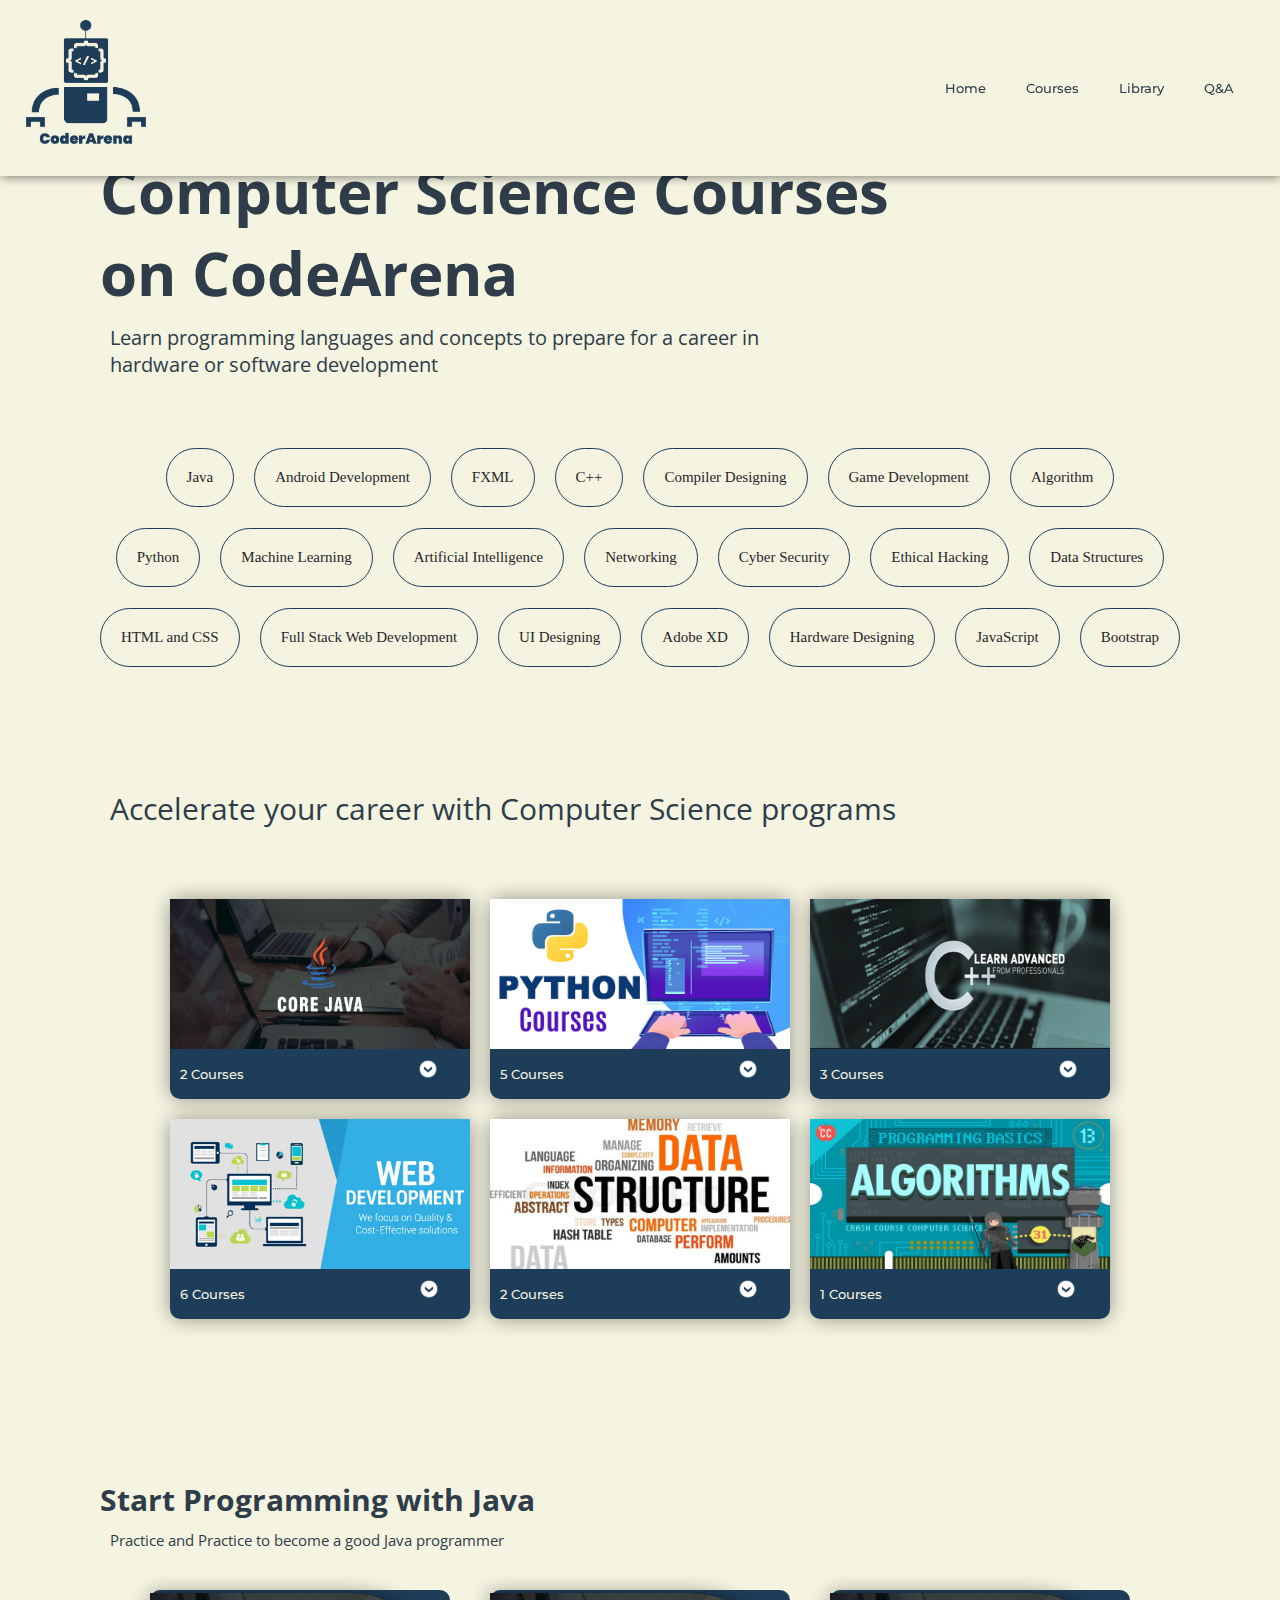
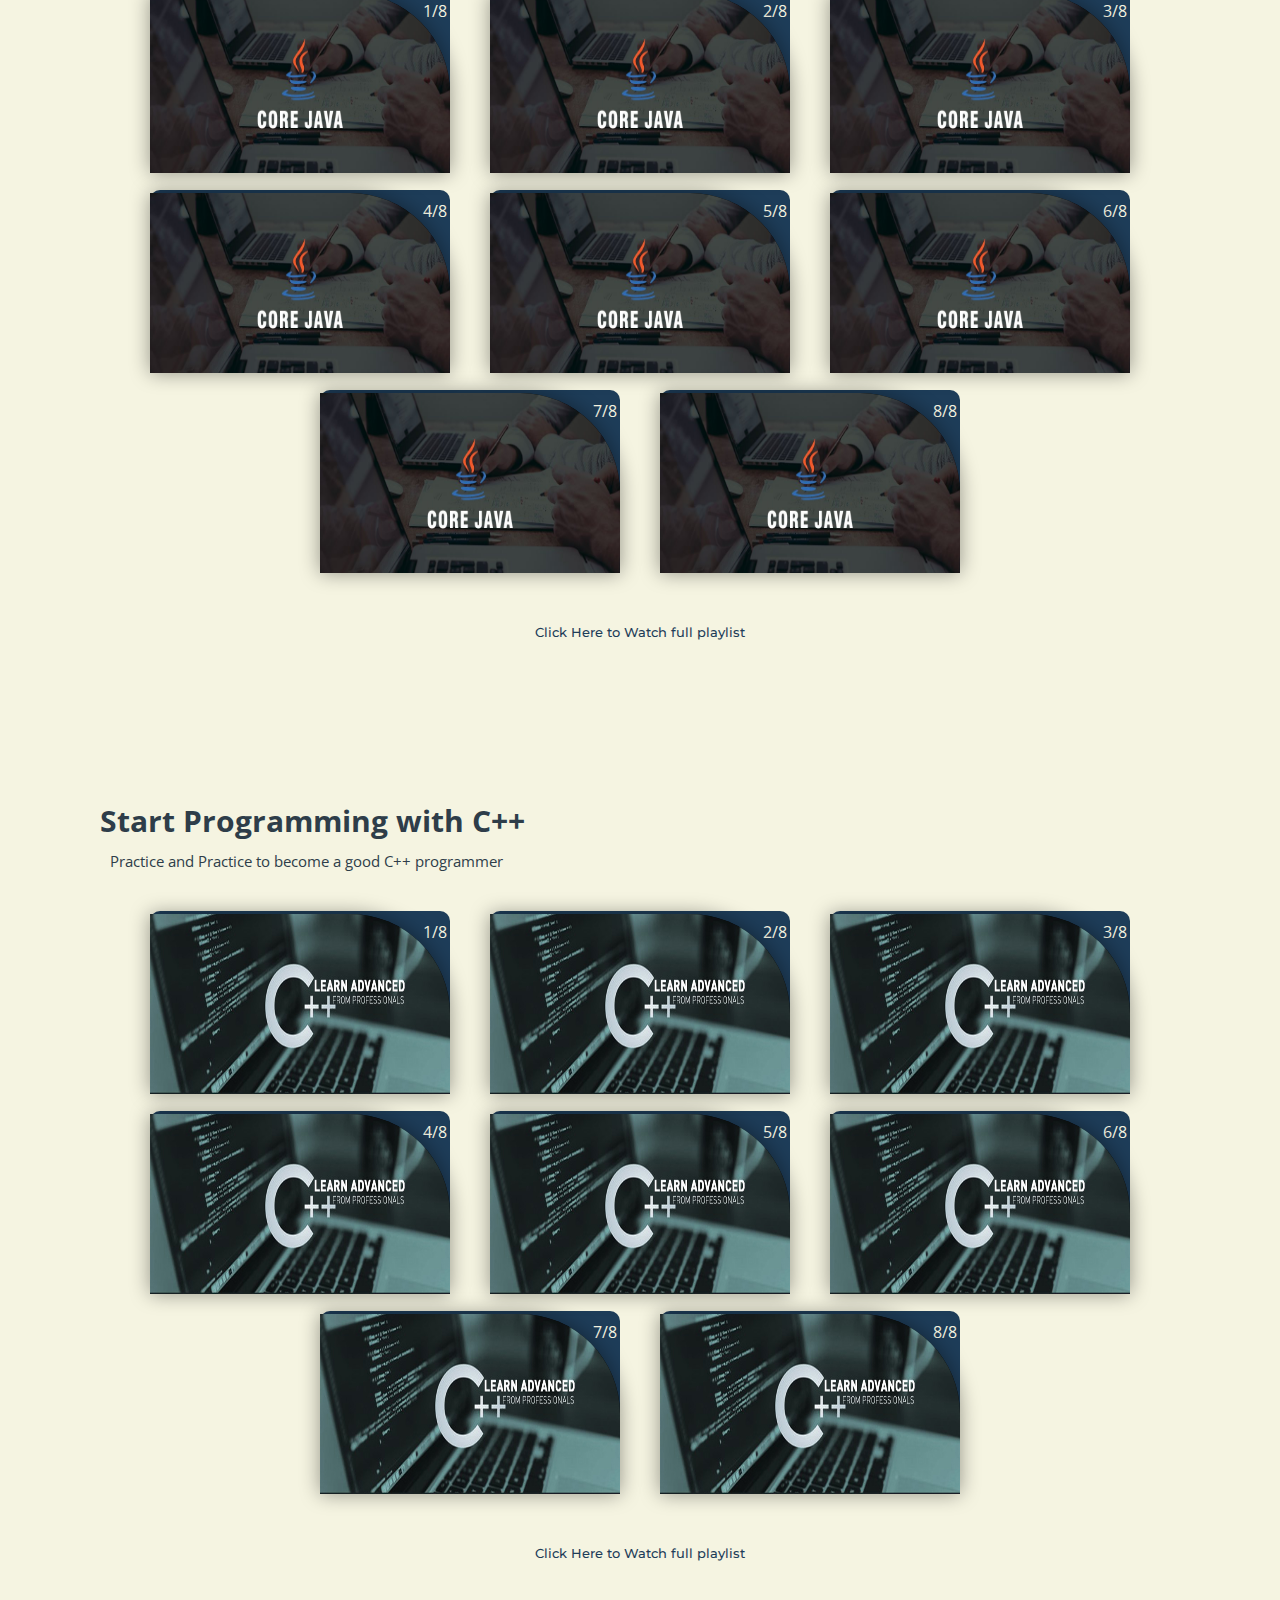
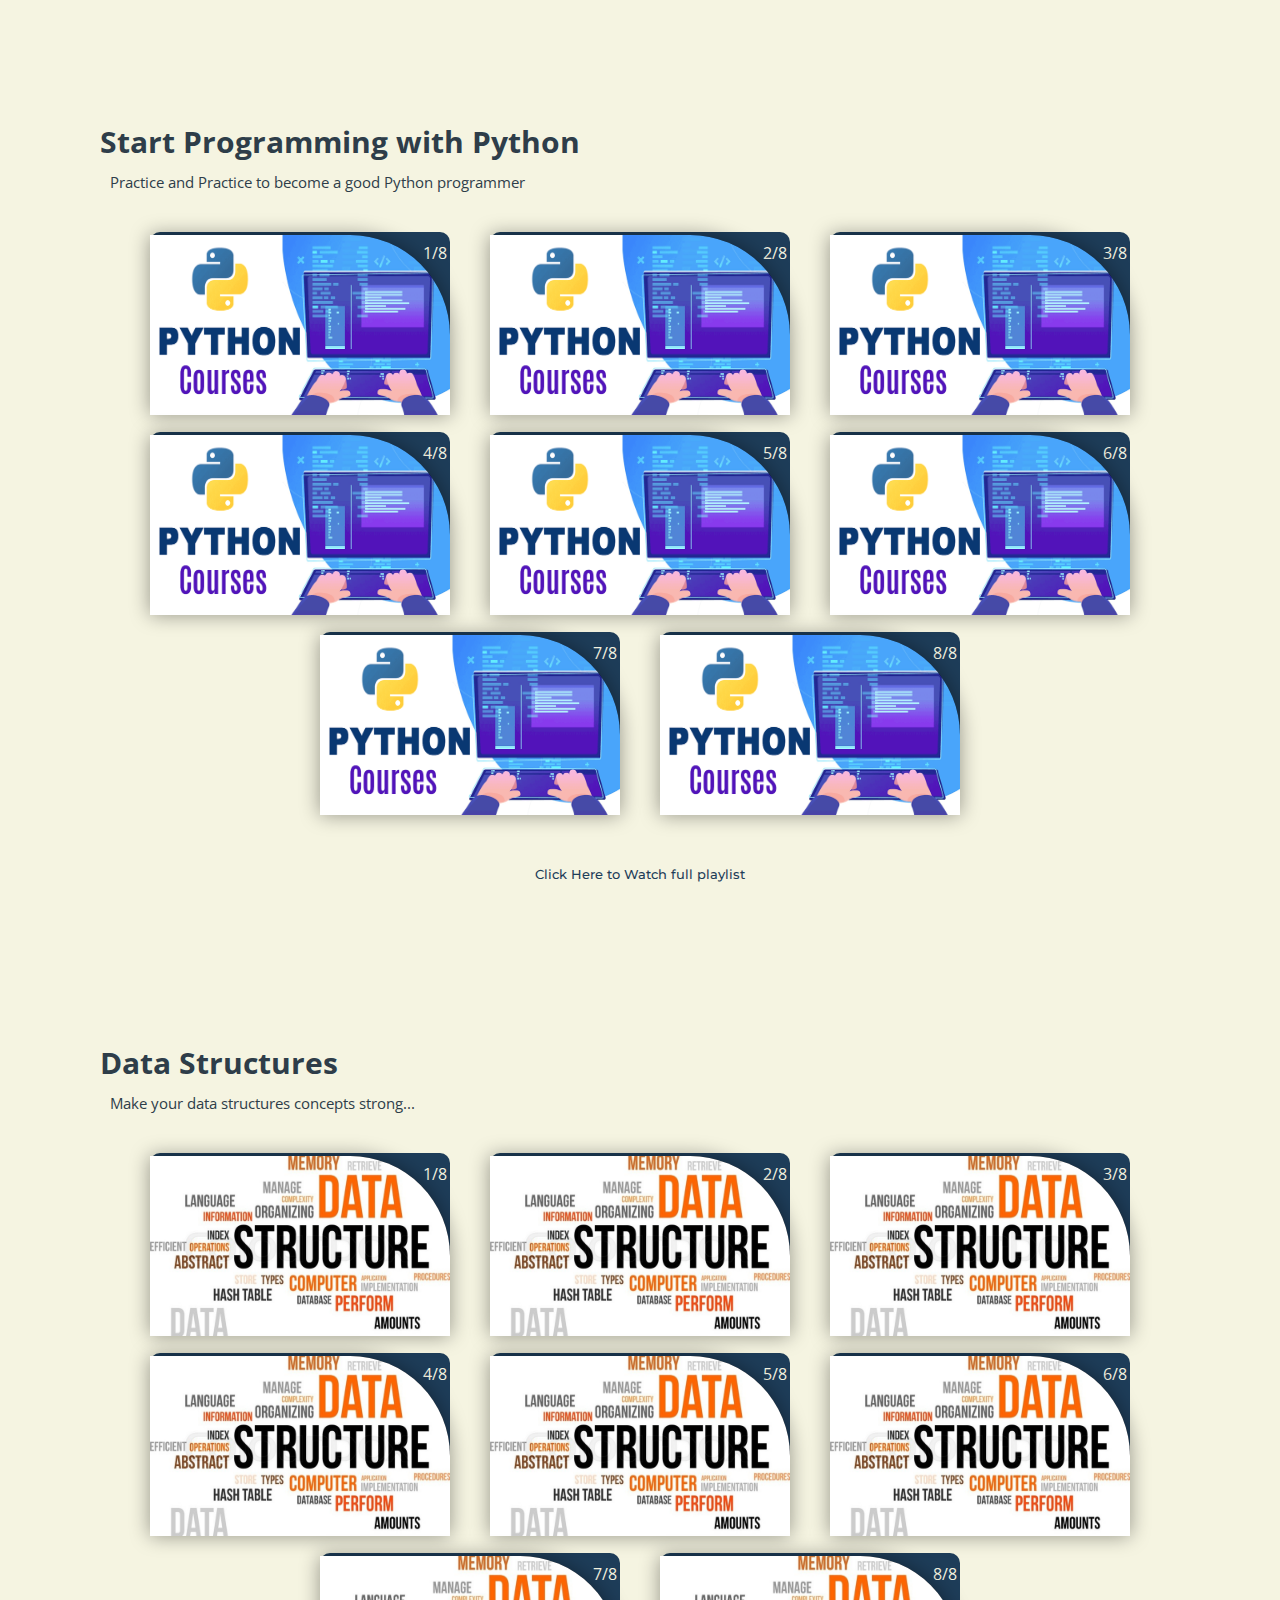
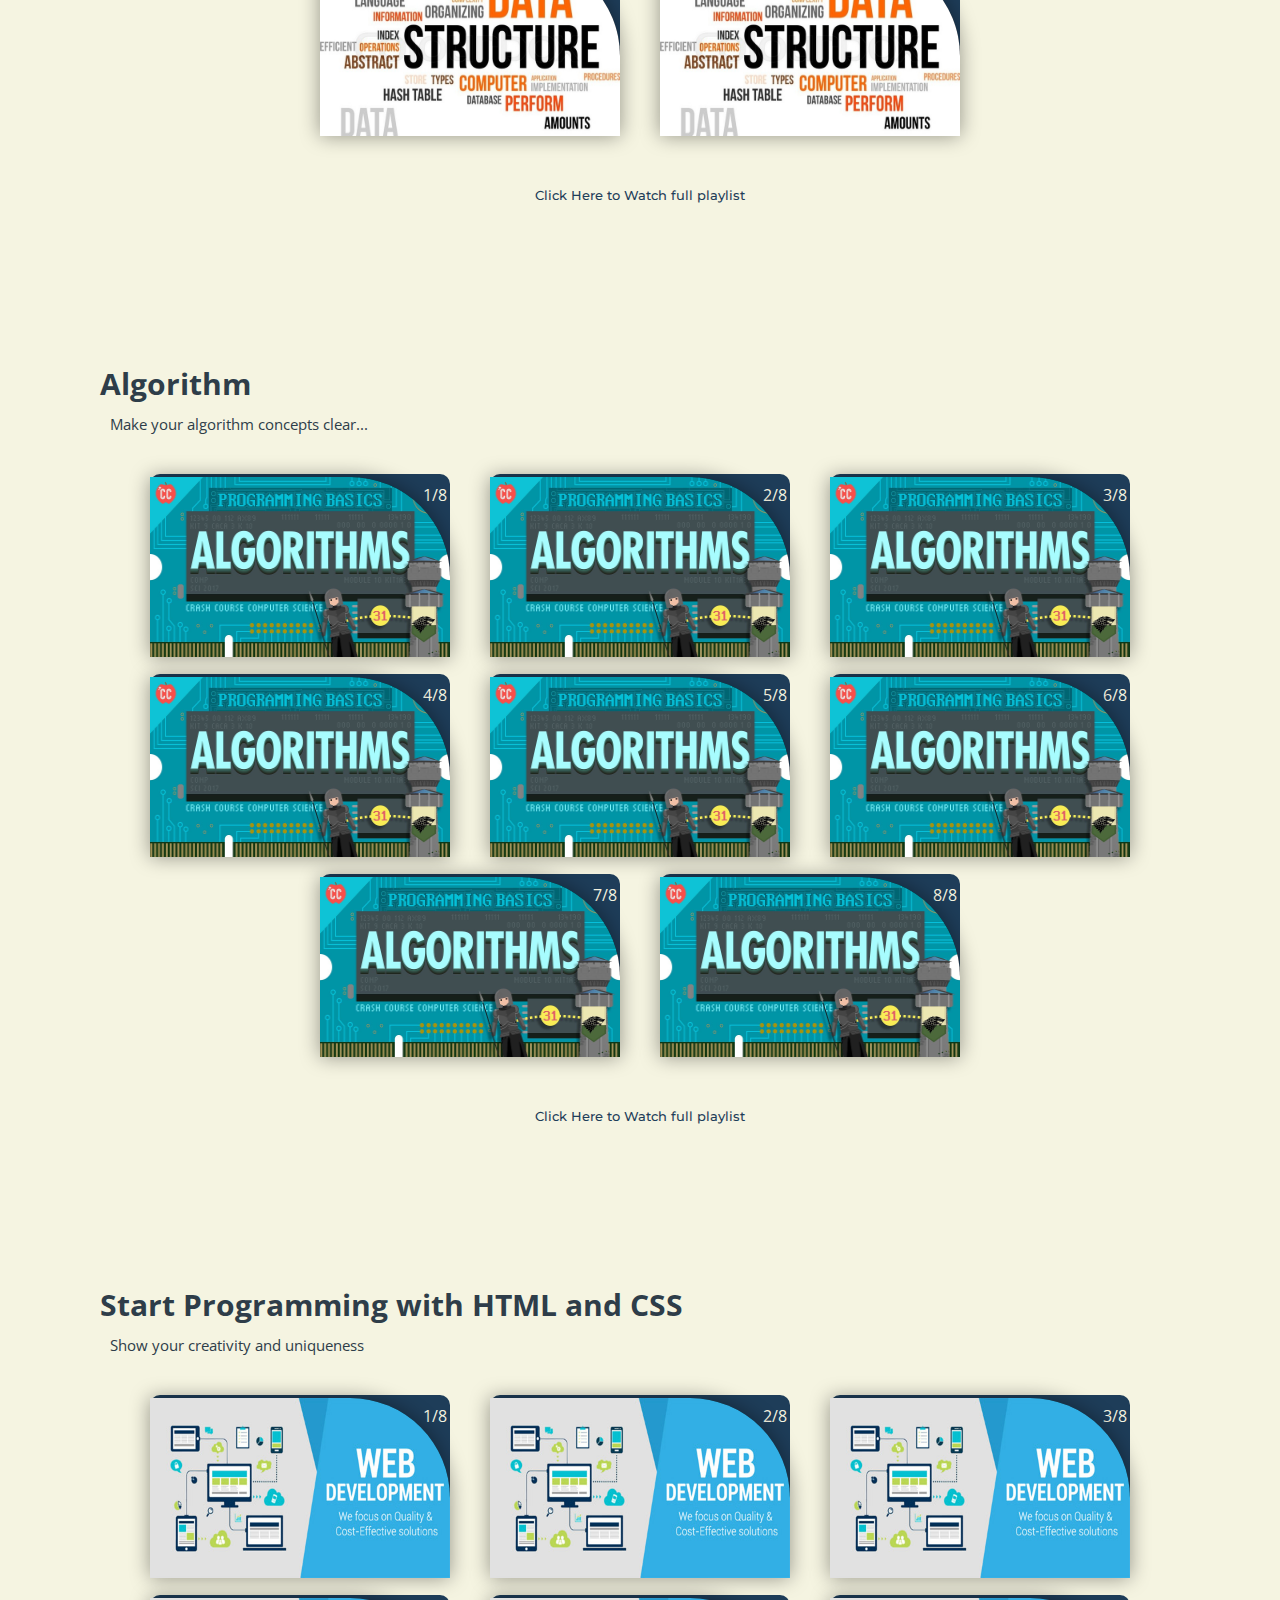
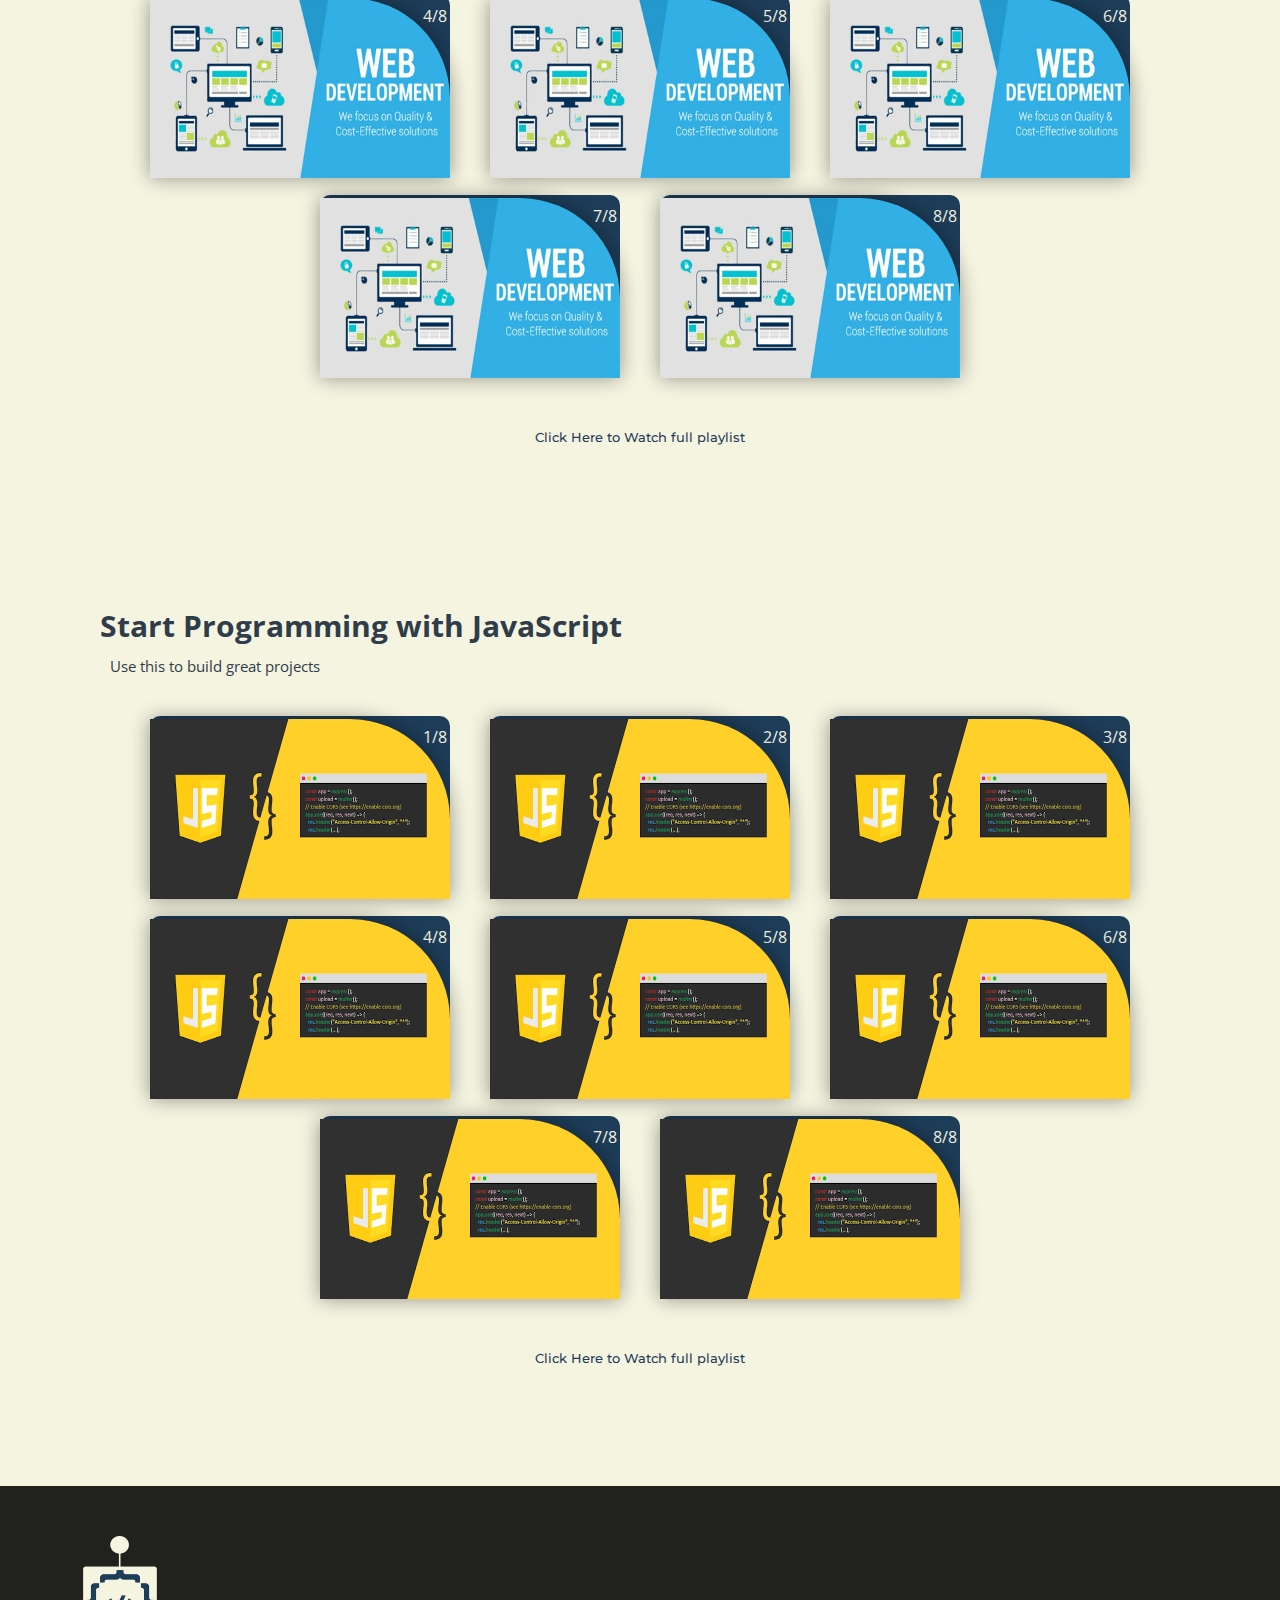
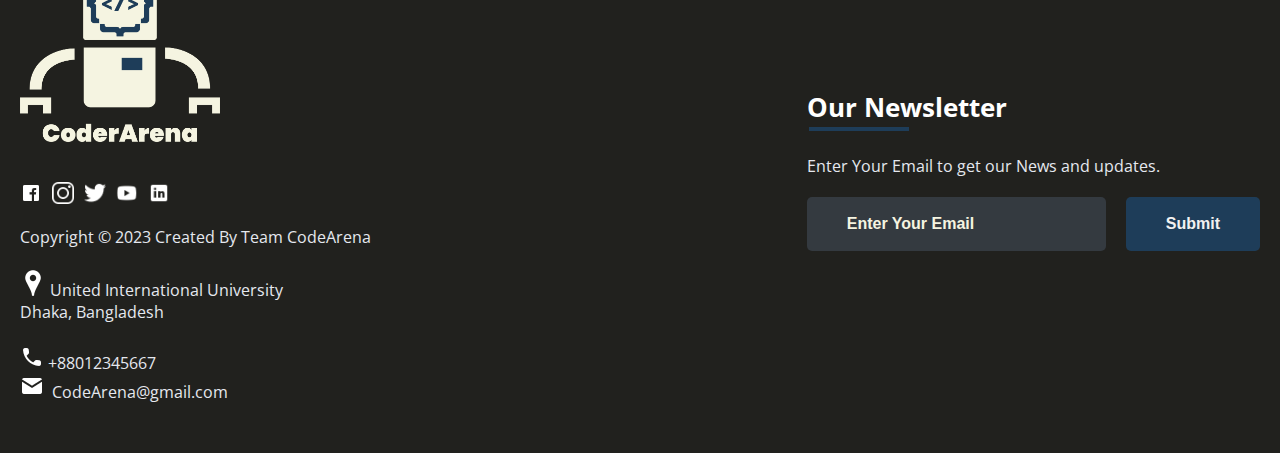
==== commit 67027645: "updated" ====
--- a/Website/subjects/computer_courses.html
+++ b/Website/subjects/computer_courses.html
@@ -1,7 +1,6 @@
 <!DOCTYPE html>
 <html>
 <head>
-	<link rel="shortcut icon" type="png" href="../images/icon/android-chrome-512x512.png">
 	<title>Computer Science Courses on CodeArena</title>
 	<link rel="stylesheet" type="text/css" href="subjects.css">
 	<script type="text/javascript" src="../script.js"></script>
@@ -27,7 +26,6 @@
 				<li><a href="../index.html">Home</a></li>
 				<li><a href="#">Courses</a></li>
 				<li><a href="">Library</a></li>
-				<li><a href="">Practice</a></li>
 				<li><a href="">Q&A</a></li>
 			</ul>
 			<div class="search" id="search-switch">
